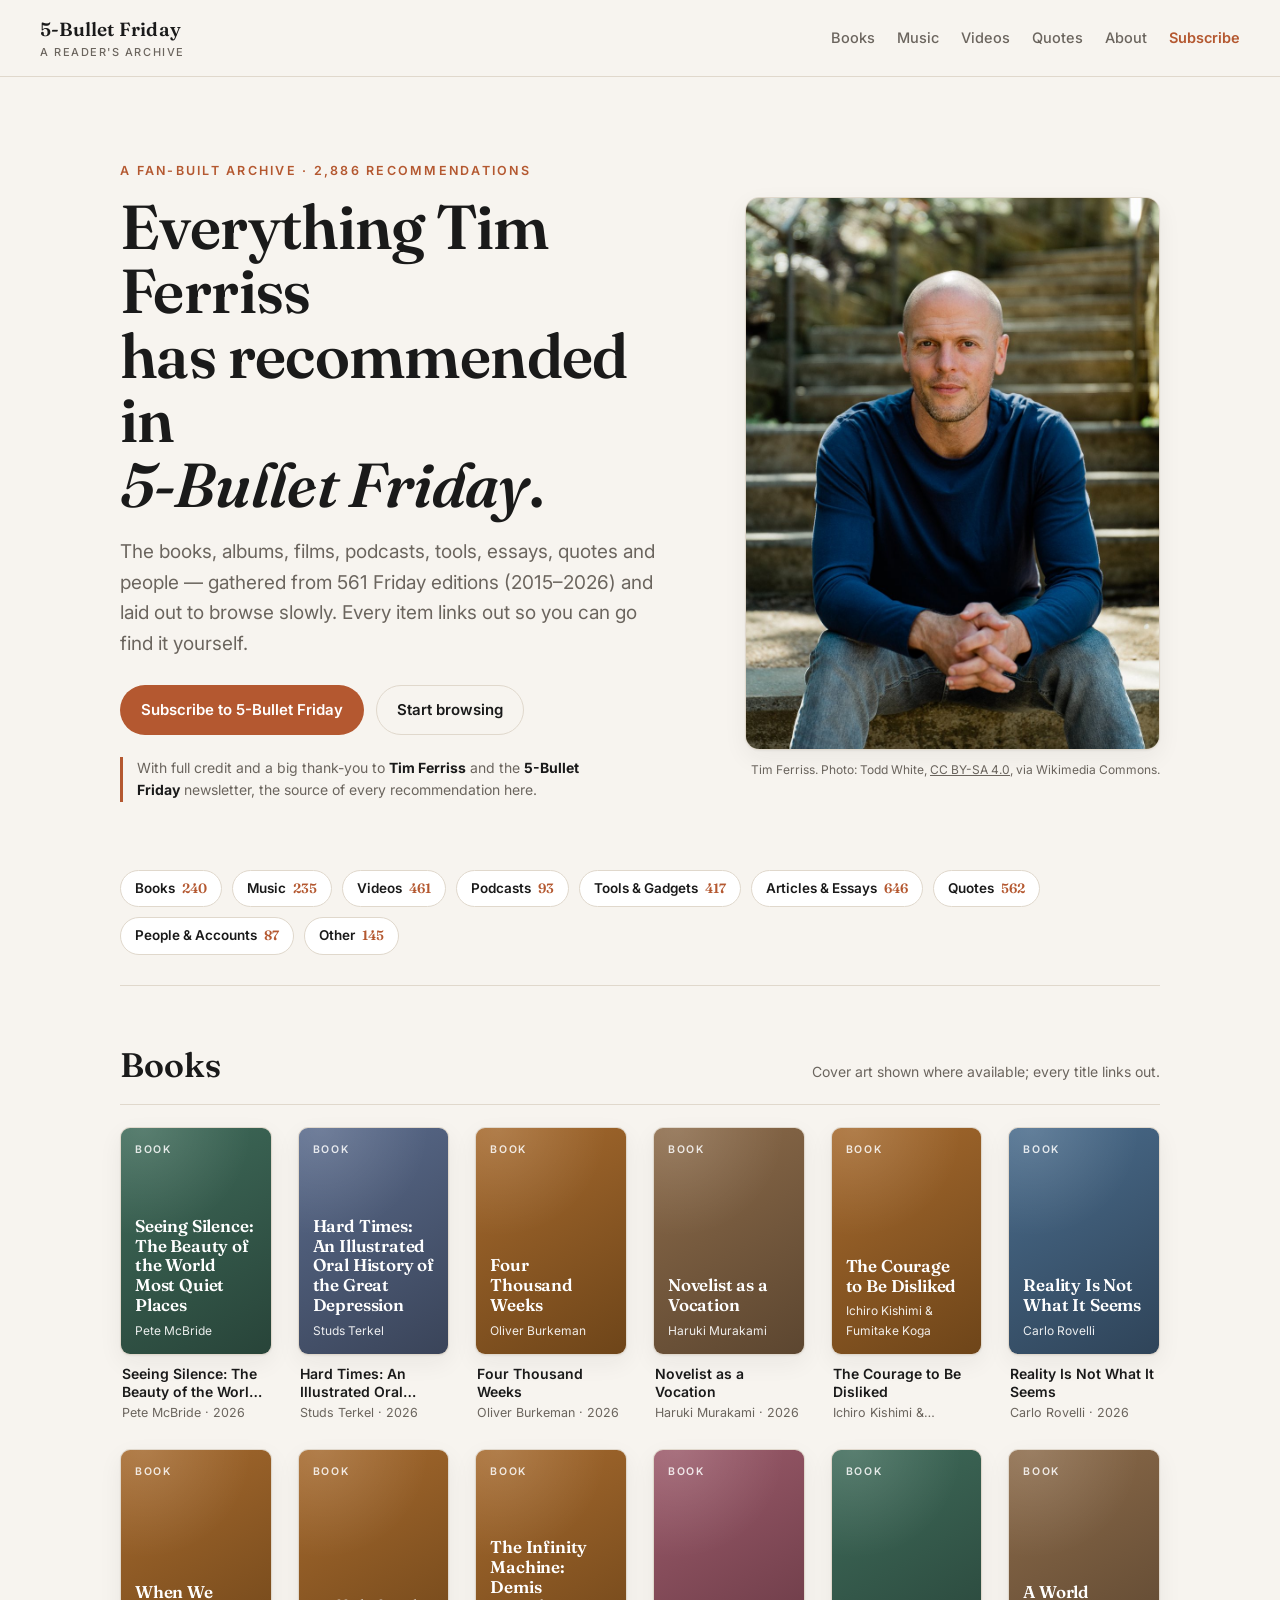
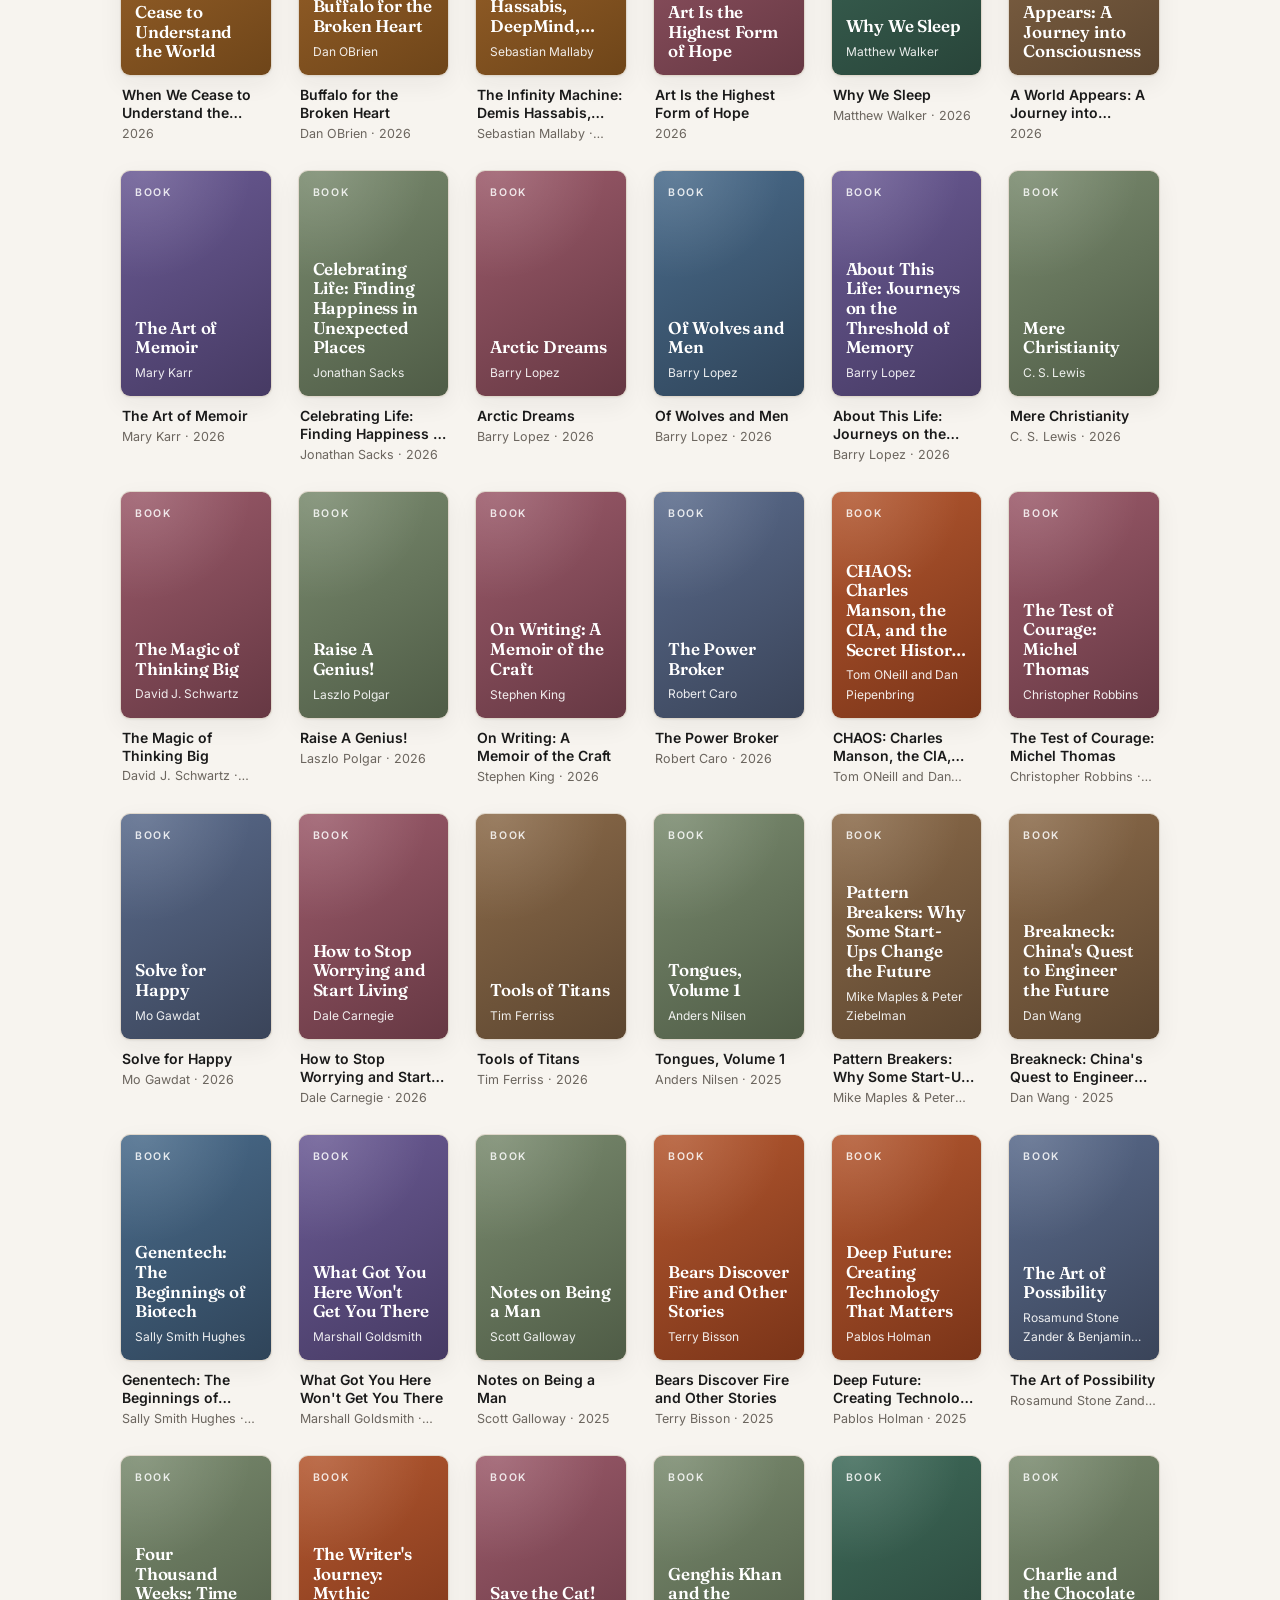
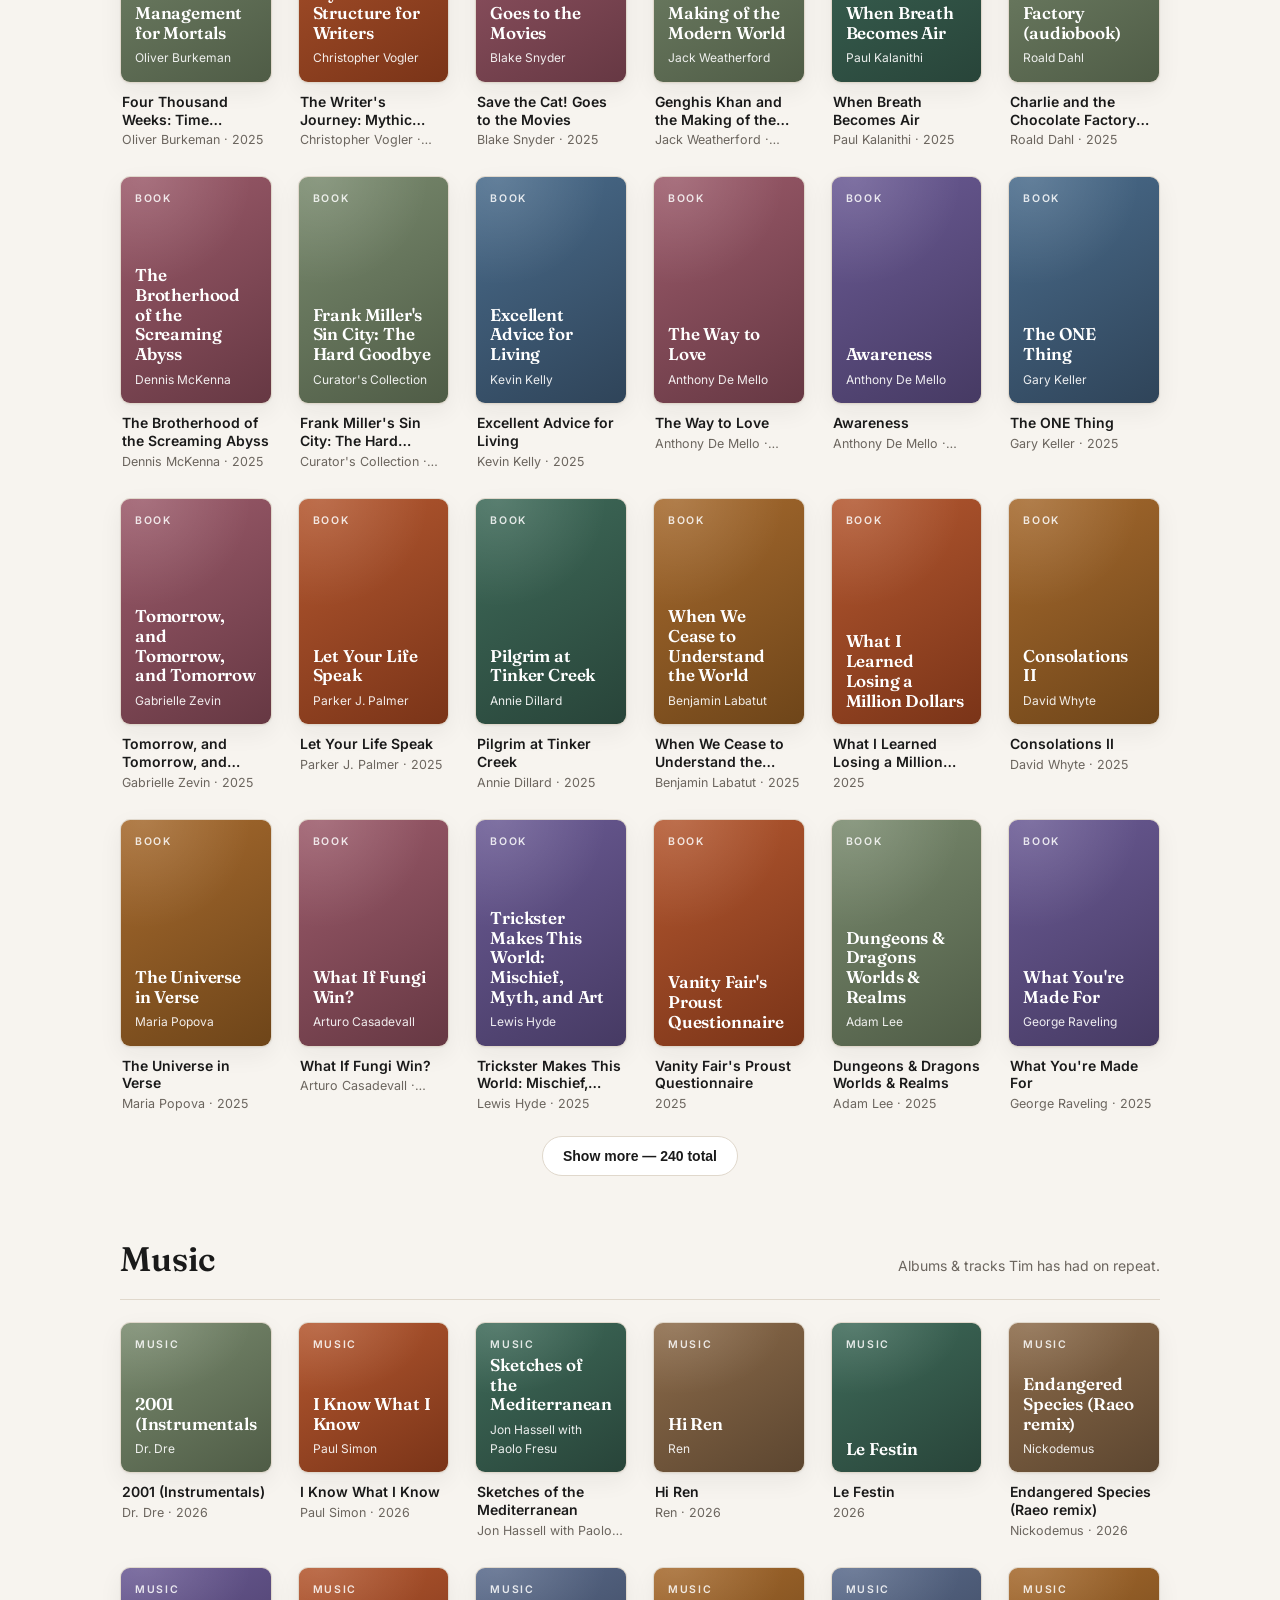
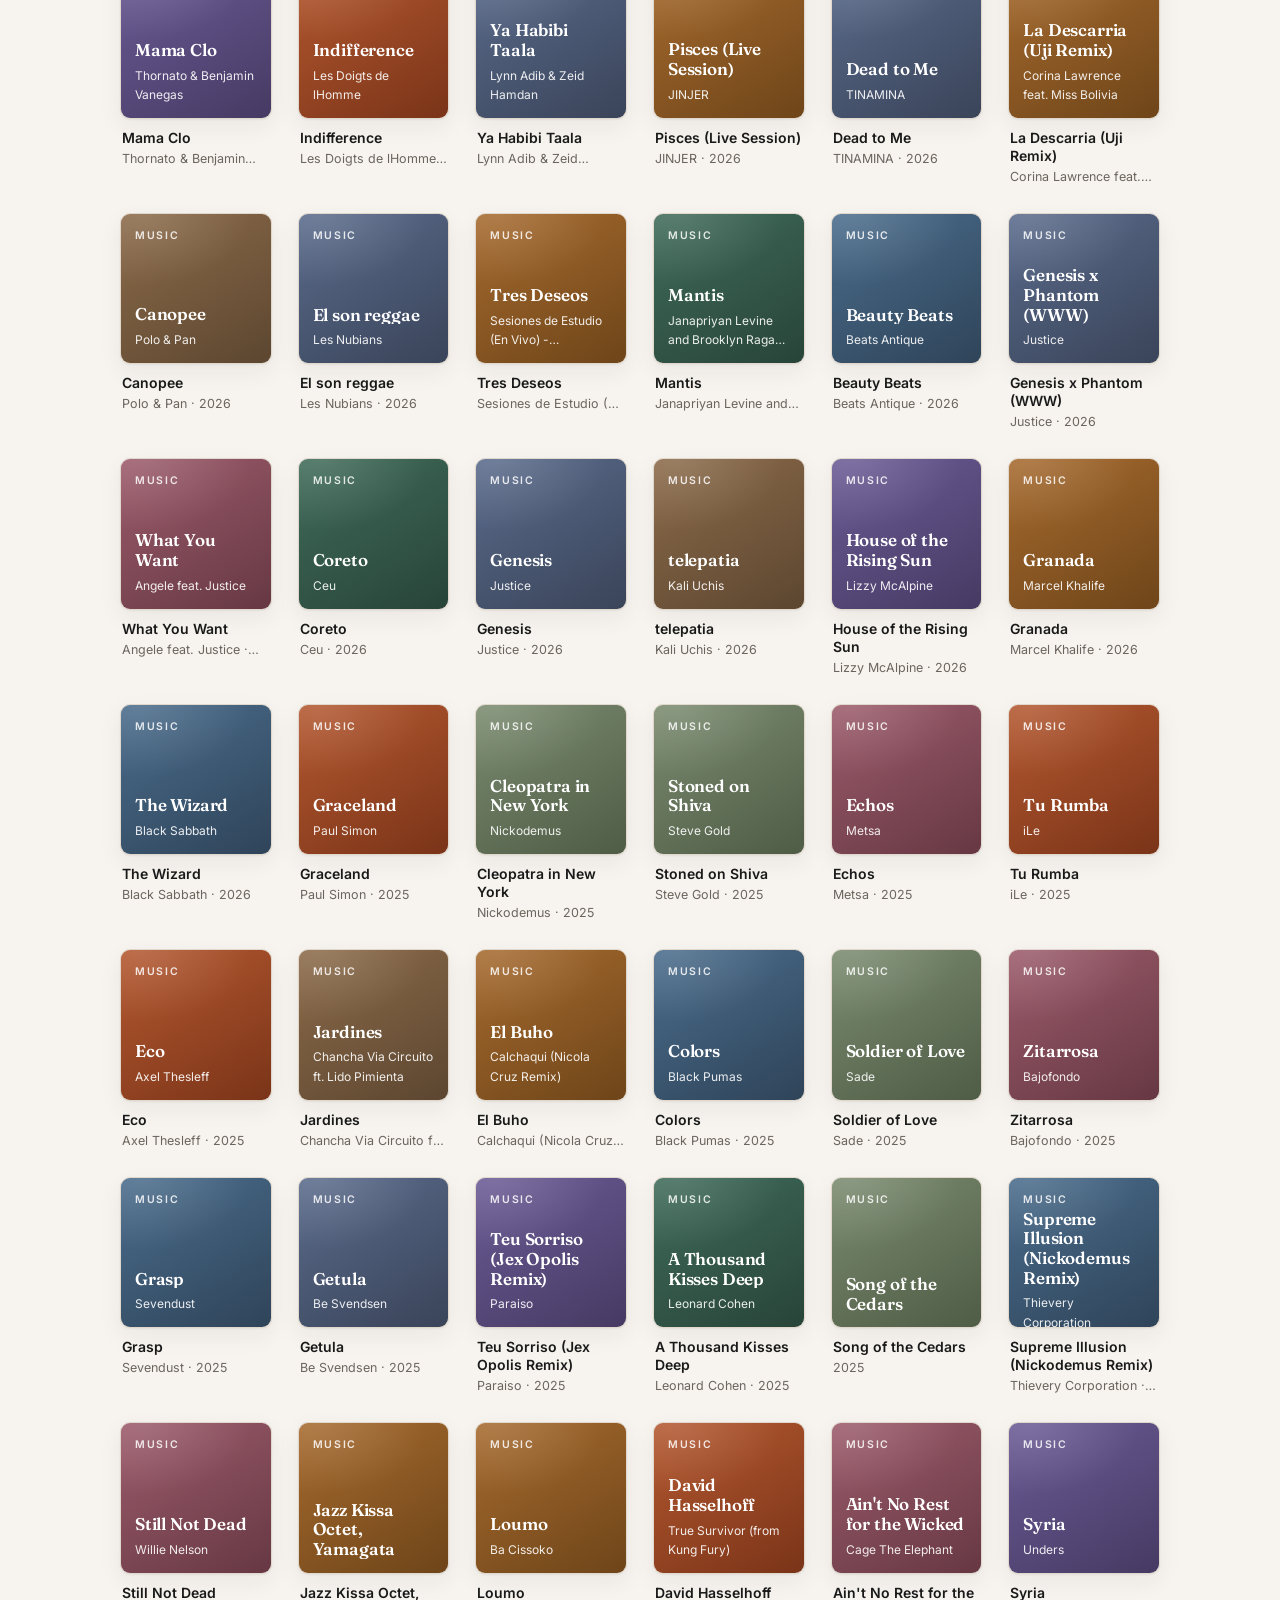
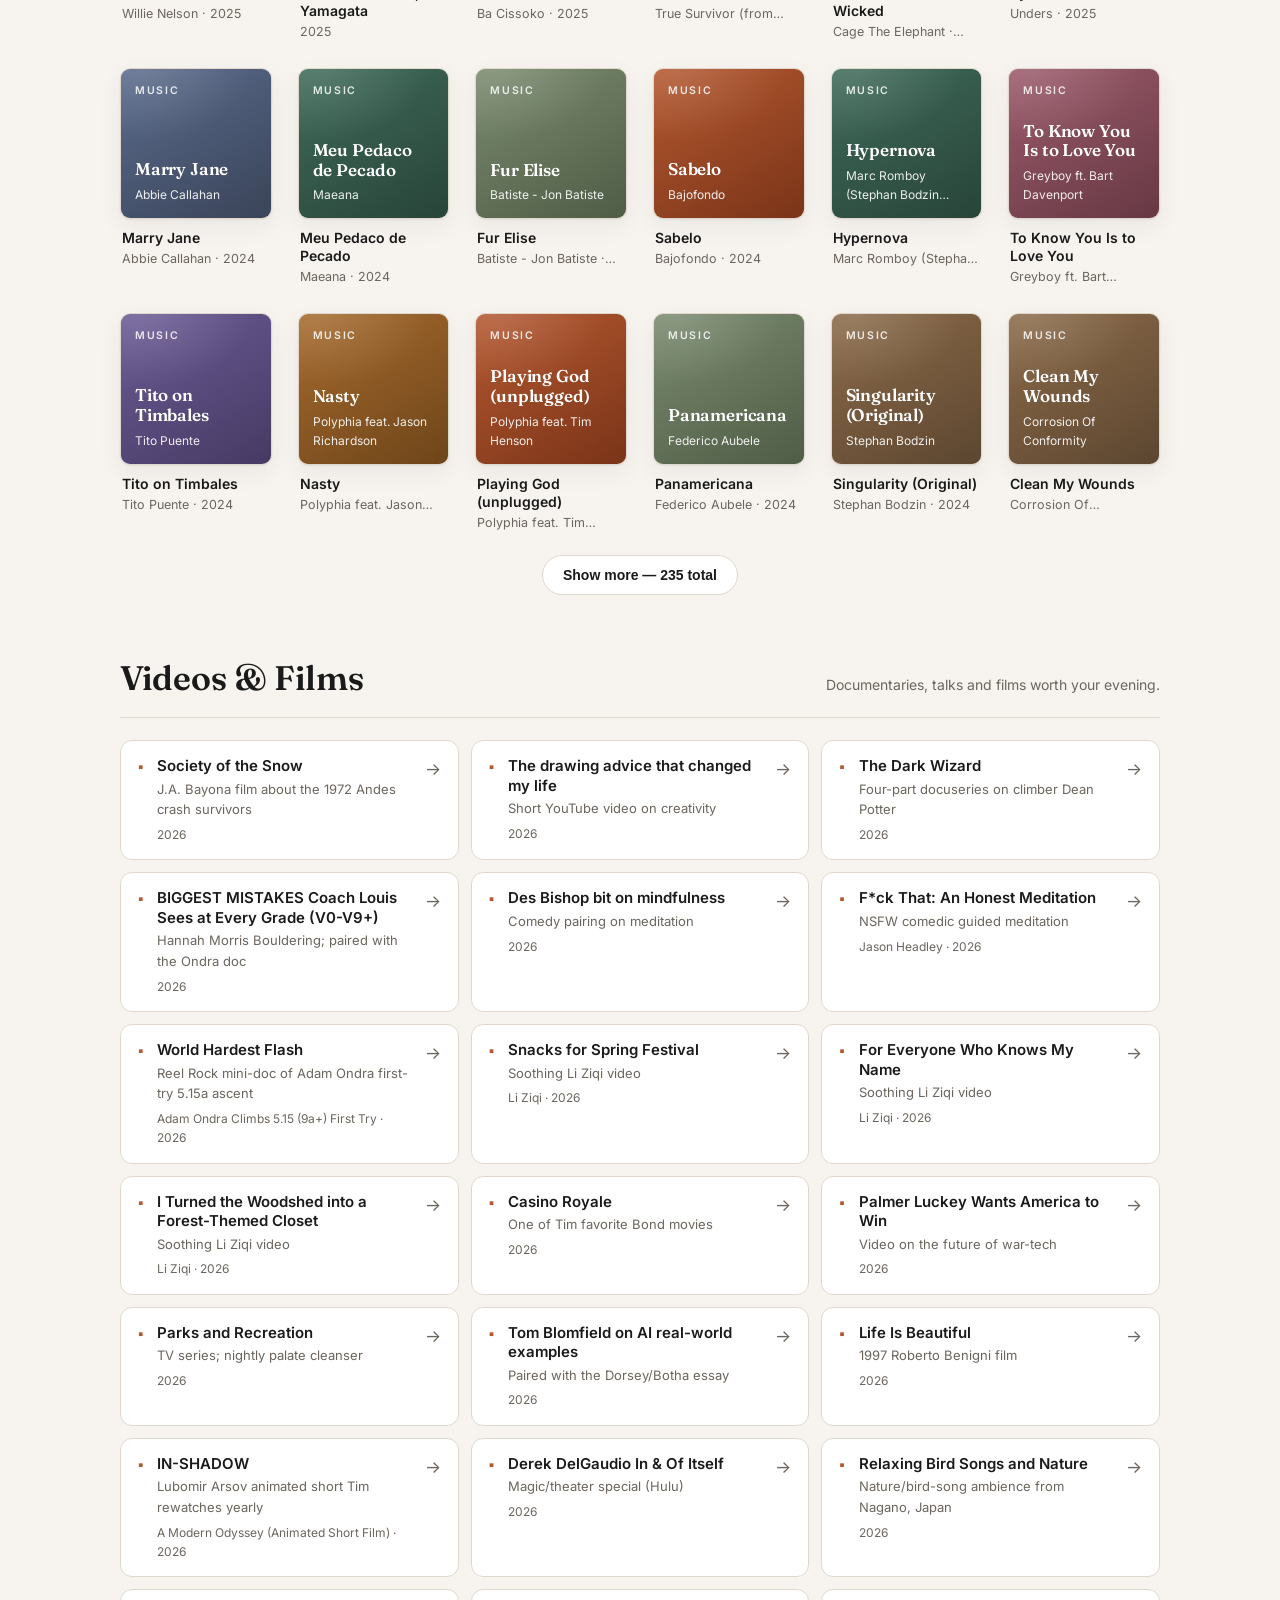
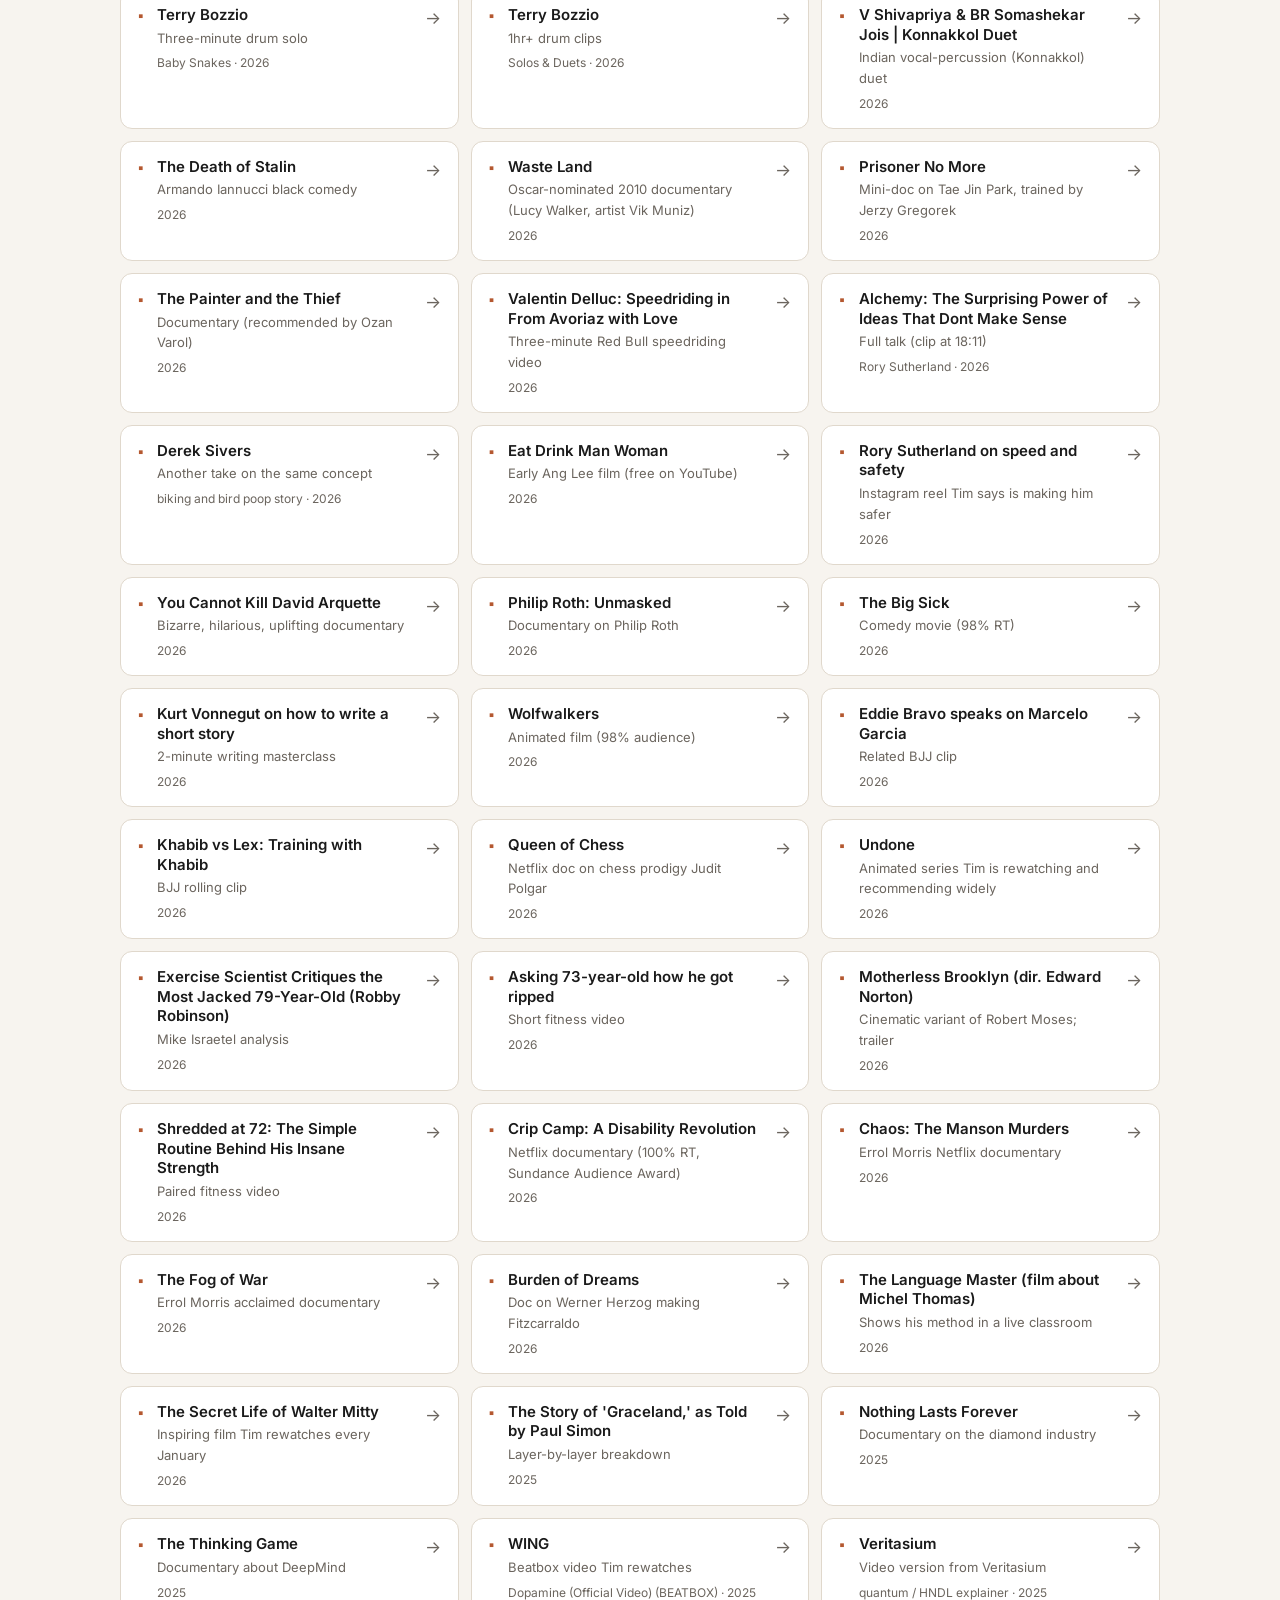
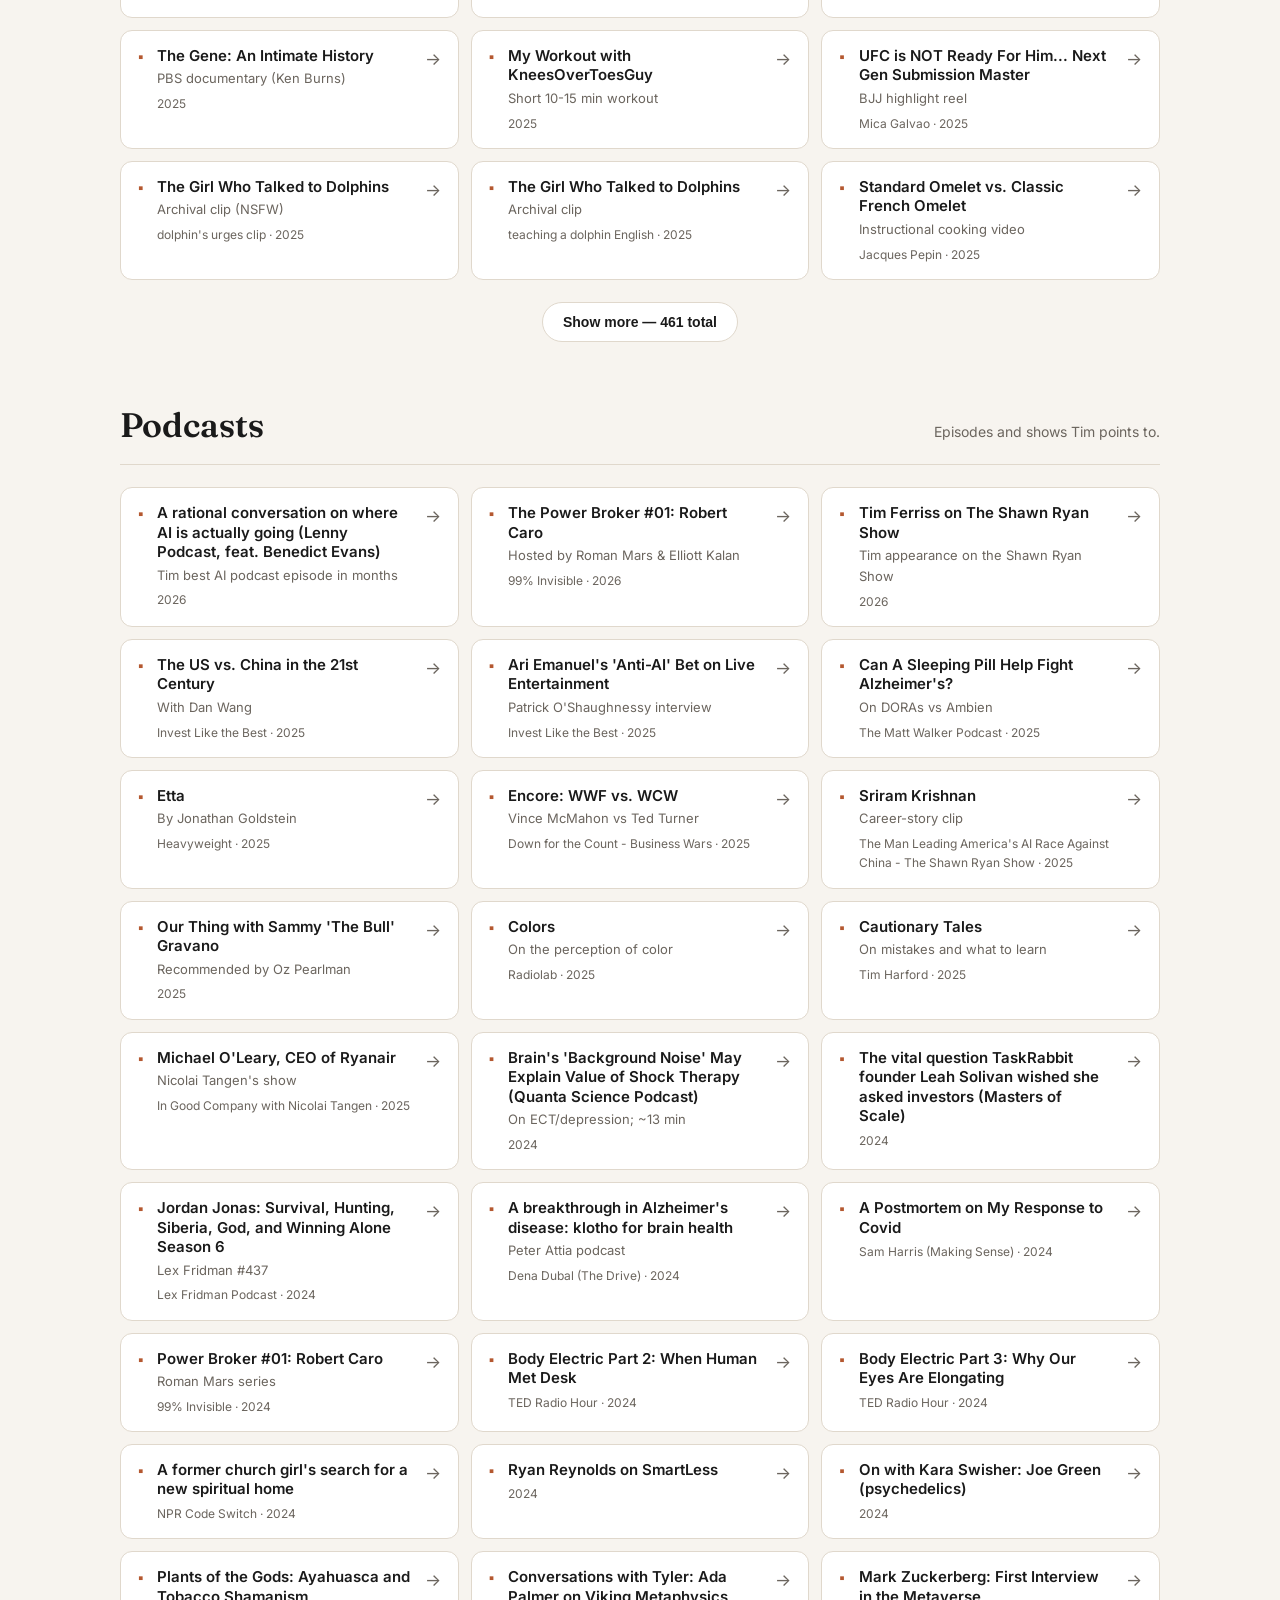
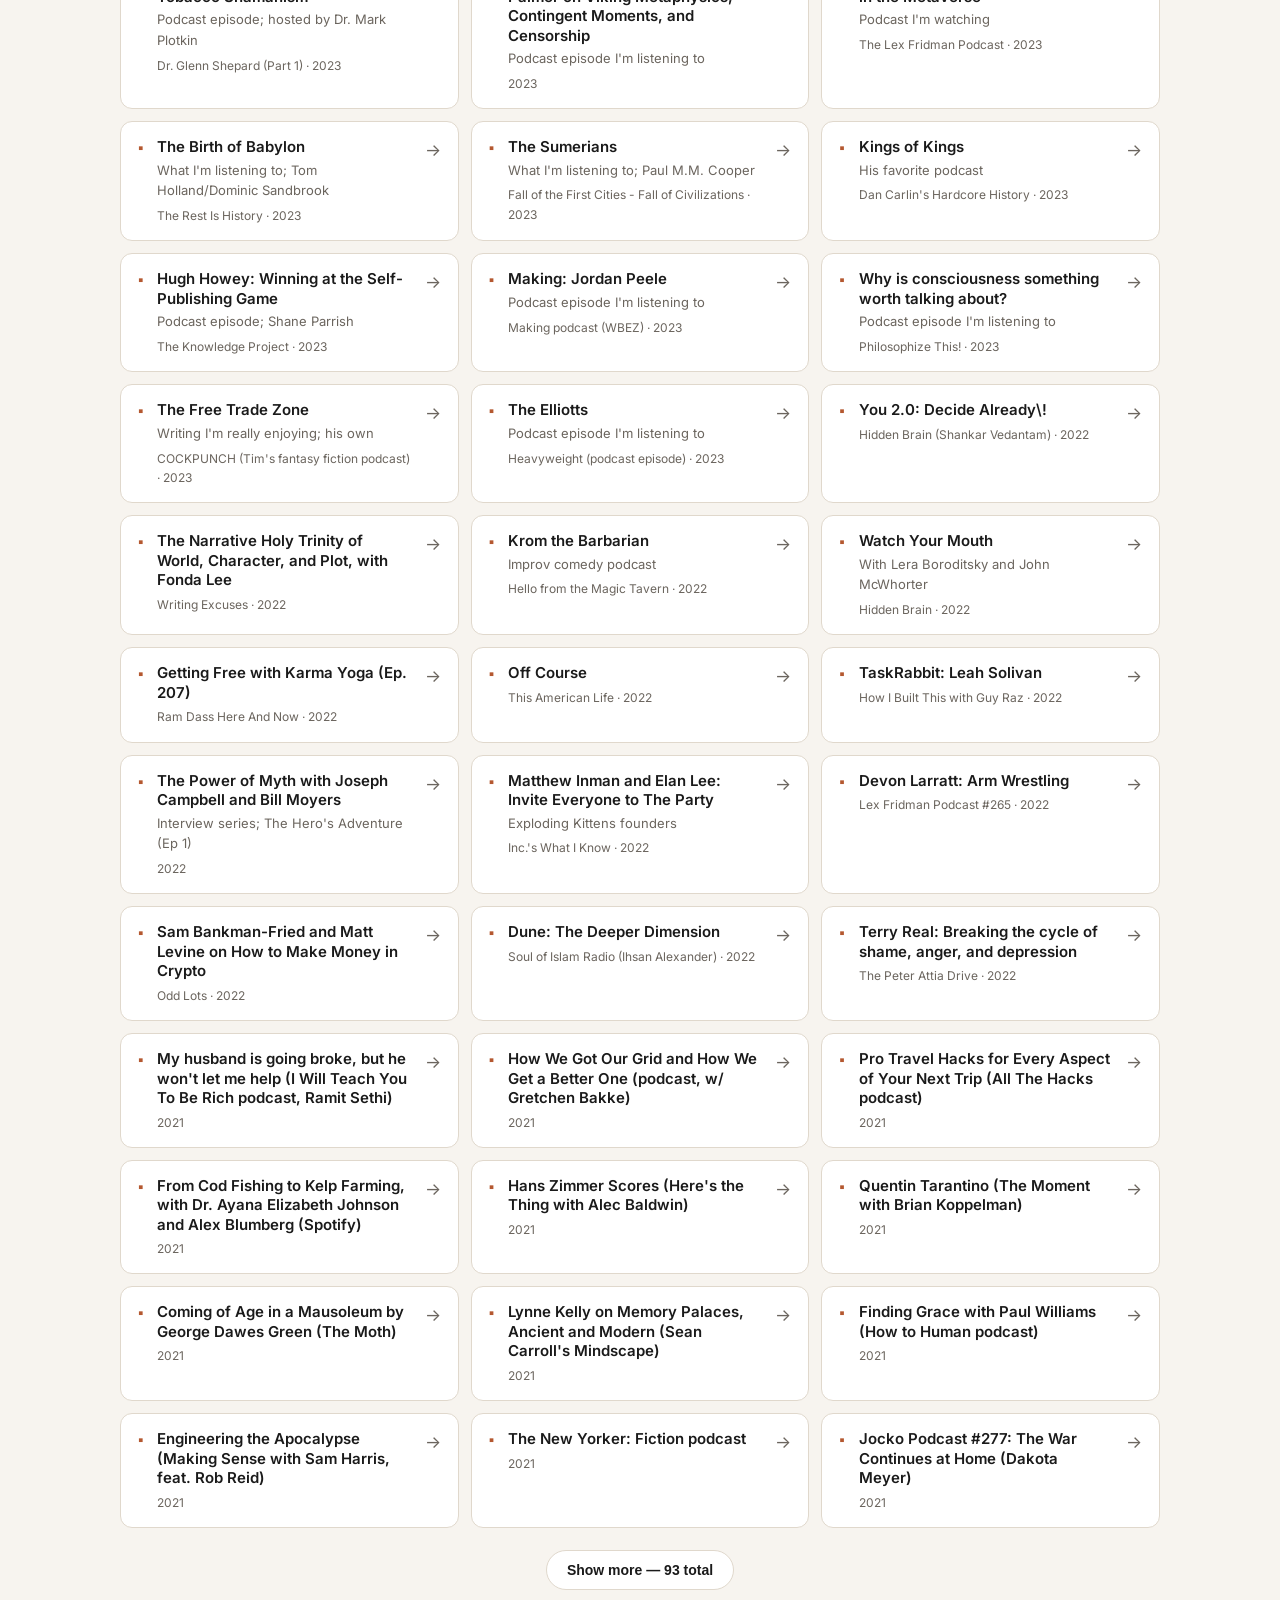
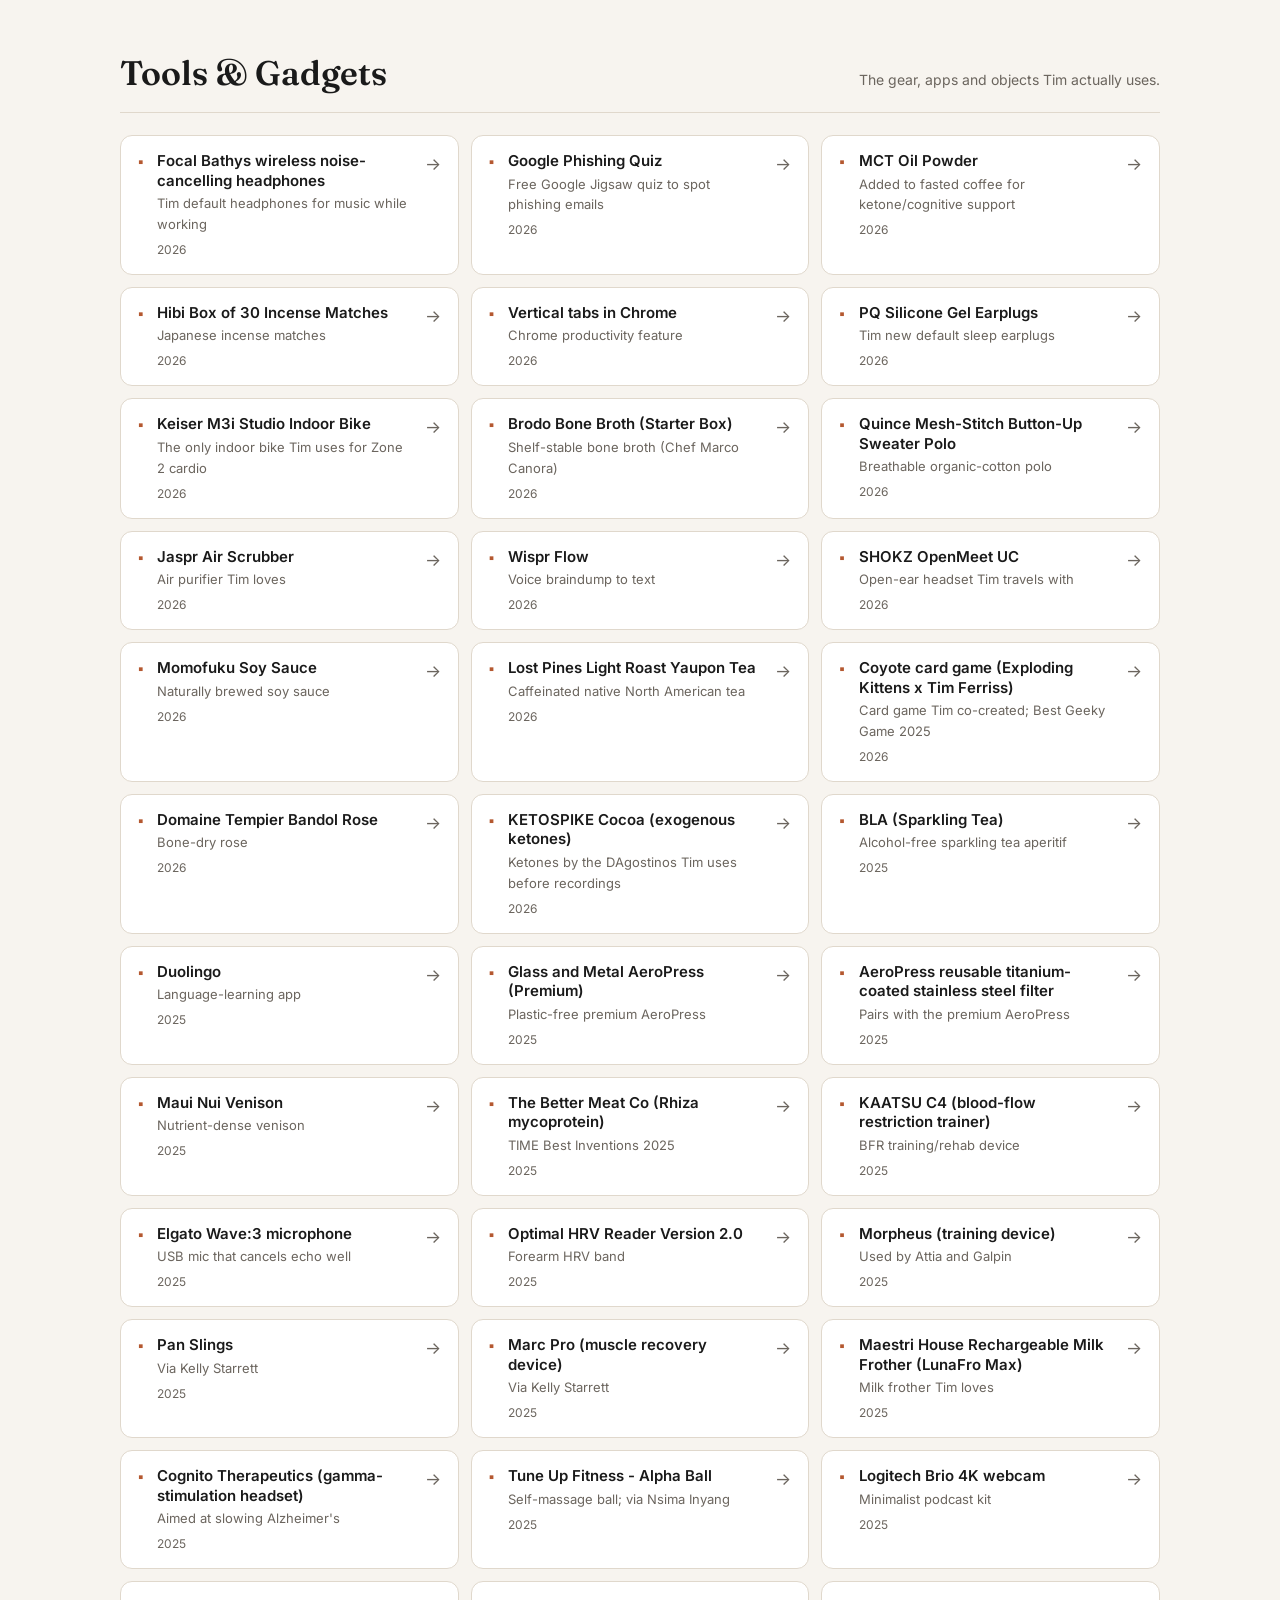
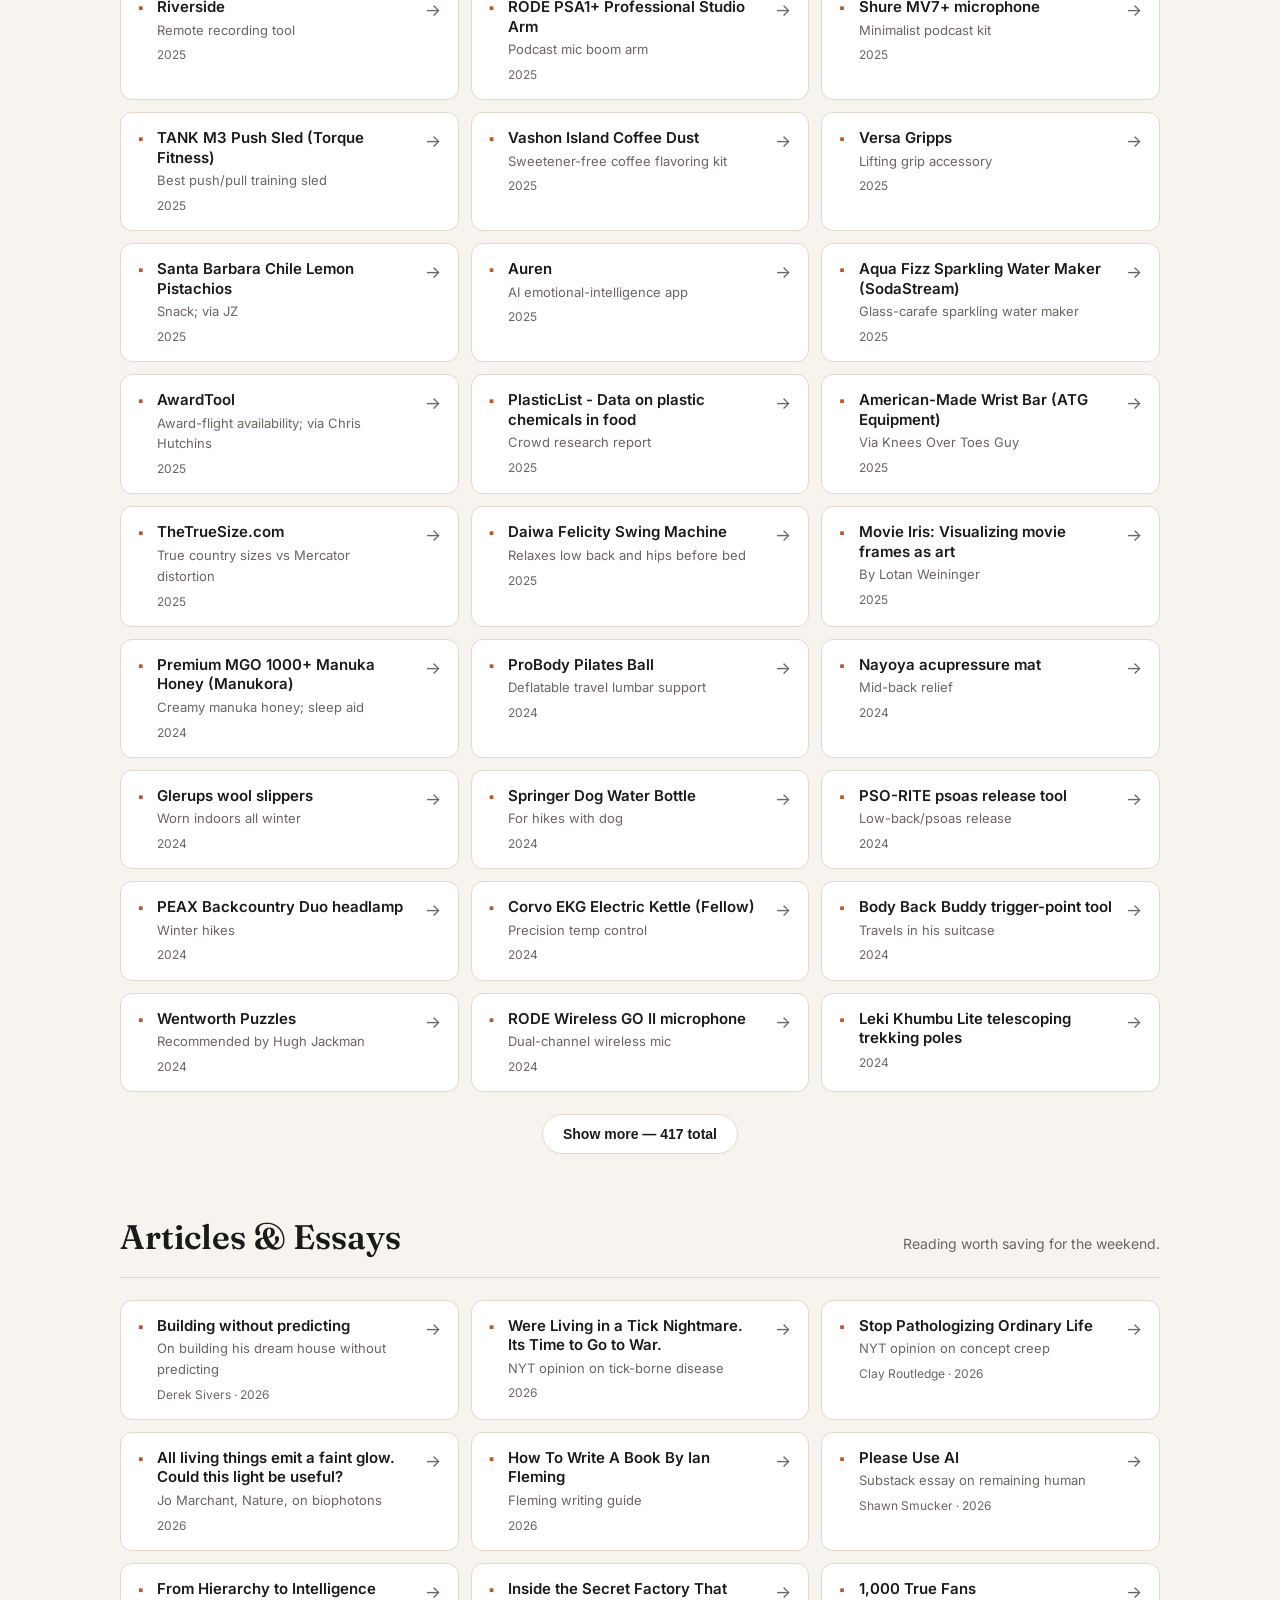
==== index.html @ 11742511 "Add 5-Bullet Friday archive site: 2,324 real resource links, covers, privacy-build (privacy.html, ro" ====
<!DOCTYPE html>
<html lang="en">
<head>
<meta charset="utf-8" />
<meta name="viewport" content="width=device-width, initial-scale=1" />
<title>5-Bullet Friday — A Reader's Archive</title>
<meta name="description" content="A browsable archive of everything Tim Ferriss has recommended in his 5-Bullet Friday newsletter — 2,886 books, albums, films, podcasts, tools, essays, quotes and people. A fan project, with full credit and thanks to Tim Ferriss." />
<meta name="robots" content="index,follow" />
<meta property="og:type" content="website" />
<meta property="og:title" content="5-Bullet Friday — A Reader's Archive" />
<meta property="og:description" content="2,886 recommendations from Tim Ferriss's 5-Bullet Friday, gathered by category and laid out to browse. A fan project, with full credit and thanks." />
<meta property="og:image" content="assets/social-card.jpg" />
<meta name="twitter:card" content="summary_large_image" />
<link rel="preconnect" href="https://fonts.googleapis.com" />
<link rel="preconnect" href="https://fonts.gstatic.com" crossorigin />
<link href="https://fonts.googleapis.com/css2?family=Fraunces:opsz,wght@9..144,400;9..144,500;9..144,600;9..144,700&family=Inter:wght@400;500;600&display=swap" rel="stylesheet" />
<link rel="stylesheet" href="styles.css" />
</head>
<body>
<header class="site-head">
  <a class="brand" href="#top">5&#8209;Bullet&nbsp;Friday <span class="brand-sub">A Reader's Archive</span></a>
  <nav class="nav">
    <a href="#books">Books</a>
    <a href="#music">Music</a>
    <a href="#videos">Videos</a>
    <a href="#quotes">Quotes</a>
    <a href="#about">About</a>
    <a class="subscribe-link" href="https://tim.blog/friday" target="_blank" rel="noopener">Subscribe</a>
  </nav>
</header>

<main id="top">
  <section class="hero">
    <div class="hero-copy">
      <p class="eyebrow">A fan-built archive &middot; 2,886 recommendations</p>
      <h1>Everything Tim Ferriss<br />has recommended in<br /><em>5-Bullet Friday</em>.</h1>
      <p class="lede">The books, albums, films, podcasts, tools, essays, quotes and people &mdash; gathered from 561 Friday editions (2015&ndash;2026) and laid out to browse slowly. Every item links out so you can go find it yourself.</p>
      <div class="hero-actions">
        <a class="btn btn-primary" href="https://tim.blog/friday" target="_blank" rel="noopener">Subscribe to 5-Bullet Friday</a>
        <a class="btn btn-ghost" href="#books">Start browsing</a>
      </div>
      <p class="thanks">With full credit and a big thank-you to <strong>Tim Ferriss</strong> and the <strong>5-Bullet Friday</strong> newsletter, the source of every recommendation here.</p>
    </div>
    <figure class="hero-portrait">
      <div class="portrait-frame">
        <img src="assets/tim-ferriss.jpg" alt="Portrait of Tim Ferriss" width="934" height="1400" />
      </div>
      <figcaption>Tim Ferriss. Photo: Todd White, <a href="https://creativecommons.org/licenses/by-sa/4.0" target="_blank" rel="noopener">CC BY-SA 4.0</a>, via Wikimedia Commons.</figcaption>
    </figure>
  </section>

  <nav class="jump" aria-label="Section counts"></nav>

  <section id="books" class="collection" data-type="book">
    <div class="section-head"><h2>Books</h2><p class="section-note">Cover art shown where available; every title links out.</p></div>
    <div class="grid grid-covers" data-grid></div>
  </section>

  <section id="music" class="collection" data-type="music">
    <div class="section-head"><h2>Music</h2><p class="section-note">Albums &amp; tracks Tim has had on repeat.</p></div>
    <div class="grid grid-covers" data-grid></div>
  </section>

  <section id="videos" class="collection" data-type="video">
    <div class="section-head"><h2>Videos &amp; Films</h2><p class="section-note">Documentaries, talks and films worth your evening.</p></div>
    <div class="grid grid-list" data-grid></div>
  </section>

  <section id="podcasts" class="collection" data-type="podcast">
    <div class="section-head"><h2>Podcasts</h2><p class="section-note">Episodes and shows Tim points to.</p></div>
    <div class="grid grid-list" data-grid></div>
  </section>

  <section id="tools" class="collection" data-type="tool">
    <div class="section-head"><h2>Tools &amp; Gadgets</h2><p class="section-note">The gear, apps and objects Tim actually uses.</p></div>
    <div class="grid grid-list" data-grid></div>
  </section>

  <section id="essays" class="collection" data-type="essay">
    <div class="section-head"><h2>Articles &amp; Essays</h2><p class="section-note">Reading worth saving for the weekend.</p></div>
    <div class="grid grid-list" data-grid></div>
  </section>

  <section id="quotes" class="collection collection-quotes" data-type="quote">
    <div class="section-head"><h2>Quotes</h2><p class="section-note">Lines Tim has carried into his Friday note.</p></div>
    <div class="grid grid-quotes" data-grid></div>
  </section>

  <section id="people" class="collection" data-type="people">
    <div class="section-head"><h2>People &amp; Accounts</h2><p class="section-note">People and accounts worth following.</p></div>
    <div class="grid grid-list" data-grid></div>
  </section>

  <section id="other" class="collection" data-type="other">
    <div class="section-head"><h2>Other</h2><p class="section-note">Ideas, terms and everything else worth a look.</p></div>
    <div class="grid grid-list" data-grid></div>
  </section>

  <section id="about" class="about">
    <h2>About this page</h2>
    <p>This is a personal, non-commercial fan project &mdash; a way to browse the wonderful things <strong>Tim Ferriss</strong> shares each week in his <a href="https://tim.blog/friday" target="_blank" rel="noopener"><strong>5-Bullet Friday</strong></a> newsletter. Everything here was gathered from 561 editions between July 2015 and August 2026. All recommendations, and all the credit, belong to Tim and 5-Bullet Friday. If you enjoy what you find here, the best thing you can do is <a href="https://tim.blog/friday" target="_blank" rel="noopener">subscribe to the newsletter</a> and get it straight from the source.</p>
    <p>Nothing is collected from you on this page: there are no accounts, no tracking and no email sign-up here &mdash; the Subscribe buttons simply send you to Tim's official page.</p>
    <div class="disclaimer">
      <h3>A note on accuracy</h3>
      <p>This archive was assembled with the help of AI, working from the newsletter's back-catalogue. That means it may contain mistakes &mdash; a wrong title, a mismatched cover, a misattributed author or the occasional broken link. Any such errors are entirely mine and are <strong>not</strong> the responsibility of Tim Ferriss or the 5-Bullet Friday newsletter. If you spot something off, please treat the official newsletter as the source of truth.</p>
    </div>
  </section>
</main>

<footer class="site-foot">
  <div class="foot-inner">
    <p class="foot-credit">Built by <a href="https://x.com/manojmandy" target="_blank" rel="noopener">Manoj</a> &mdash; a huge fan of Tim Ferriss.</p>
    <p class="foot-sub">A non-commercial fan project. All recommendations &amp; credit belong to <a href="https://tim.blog/friday" target="_blank" rel="noopener">Tim Ferriss &amp; 5-Bullet Friday</a>. AI-assisted &mdash; any errors are mine, not the newsletter's.</p>
    <a class="btn btn-primary btn-sm" href="https://tim.blog/friday" target="_blank" rel="noopener">Subscribe to 5-Bullet Friday</a>
  </div>
</footer>

<script src="app.js"></script>
</body>
</html>
---- styles.css ----
:root{
  --paper:#F7F4EF; --paper-2:#EFE9E0; --ink:#1A1A1A; --muted:#6B655E;
  --line:#E0D8CC; --accent:#B45830; --accent-2:#D4802E; --sage:#7A8B6F;
  --card:#FFFFFF; --shadow:0 1px 2px rgba(26,26,26,.05),0 8px 24px rgba(26,26,26,.06);
  --radius:14px; --maxw:1120px;
}
*{box-sizing:border-box}
html{scroll-behavior:smooth}
body{
  margin:0;background:var(--paper);color:var(--ink);
  font-family:'Inter',system-ui,-apple-system,Segoe UI,Roboto,sans-serif;
  font-size:17px;line-height:1.6;-webkit-font-smoothing:antialiased;
}
a{color:inherit}
img{display:block;max-width:100%}
em{font-style:italic}

/* ---------- header ---------- */
.site-head{
  position:sticky;top:0;z-index:20;display:flex;align-items:center;justify-content:space-between;
  gap:16px;padding:14px clamp(16px,4vw,40px);background:rgba(247,244,239,.86);
  backdrop-filter:blur(10px);border-bottom:1px solid var(--line);
}
.brand{font-family:'Fraunces',serif;font-weight:600;font-size:19px;text-decoration:none;letter-spacing:.2px}
.brand-sub{display:block;font-family:'Inter';font-weight:500;font-size:11px;letter-spacing:.14em;text-transform:uppercase;color:var(--muted)}
.nav{display:flex;align-items:center;gap:clamp(10px,2vw,22px)}
.nav a{text-decoration:none;font-size:14.5px;font-weight:500;color:var(--muted);transition:color .18s}
.nav a:hover{color:var(--ink)}
.nav .subscribe-link{color:var(--accent);font-weight:600}
@media(max-width:680px){.nav a:not(.subscribe-link){display:none}}

/* ---------- hero ---------- */
main{max-width:var(--maxw);margin:0 auto;padding:0 clamp(16px,4vw,40px)}
.hero{display:grid;grid-template-columns:1.15fr .85fr;gap:clamp(24px,5vw,64px);align-items:center;padding:clamp(40px,7vw,84px) 0 clamp(28px,4vw,48px)}
.eyebrow{font-size:12.5px;letter-spacing:.18em;text-transform:uppercase;color:var(--accent);font-weight:600;margin:0 0 14px}
.hero h1{font-family:'Fraunces',serif;font-weight:600;font-size:clamp(34px,5.4vw,62px);line-height:1.04;letter-spacing:-.01em;margin:0 0 20px}
.lede{font-size:clamp(16px,1.7vw,19px);color:var(--muted);max-width:46ch;margin:0 0 26px}
.hero-actions{display:flex;flex-wrap:wrap;gap:12px;margin-bottom:22px}
.thanks{font-size:14px;color:var(--muted);max-width:52ch;border-left:3px solid var(--accent);padding-left:14px}
.thanks strong{color:var(--ink)}

.btn{display:inline-flex;align-items:center;justify-content:center;gap:8px;padding:12px 20px;border-radius:999px;font-weight:600;font-size:15px;text-decoration:none;border:1.5px solid transparent;transition:transform .12s ease,background .18s,color .18s}
.btn:hover{transform:translateY(-1px)}
.btn-primary{background:var(--accent);color:#fff}
.btn-primary:hover{background:#9c4826}
.btn-ghost{background:transparent;color:var(--ink);border-color:var(--line)}
.btn-ghost:hover{border-color:var(--ink)}
.btn-sm{padding:10px 16px;font-size:14px}

.hero-portrait{margin:0}
.portrait-frame{position:relative;aspect-ratio:3/4;border-radius:var(--radius);overflow:hidden;background:var(--paper-2);box-shadow:var(--shadow);border:1px solid var(--line)}
.portrait-frame img{width:100%;height:100%;object-fit:cover;object-position:50% 22%}
.hero-portrait figcaption{margin-top:10px;font-size:12px;color:var(--muted);text-align:right}
.hero-portrait figcaption a{color:var(--muted)}
@media(max-width:760px){
  .hero{grid-template-columns:1fr;padding-top:32px}
  .hero-portrait{order:-1;max-width:300px}
  .hero-portrait figcaption{text-align:left}
}

/* ---------- jump counts ---------- */
.jump{display:flex;flex-wrap:wrap;gap:10px;padding:6px 0 30px;border-bottom:1px solid var(--line);margin-bottom:8px}
.jump a{display:inline-flex;align-items:baseline;gap:7px;text-decoration:none;padding:7px 14px;border:1px solid var(--line);border-radius:999px;background:var(--card);font-size:13.5px;font-weight:600;color:var(--ink);transition:border-color .18s}
.jump a:hover{border-color:var(--accent)}
.jump a .n{font-family:'Fraunces',serif;color:var(--accent)}

/* ---------- sections ---------- */
.collection{padding:44px 0 12px;scroll-margin-top:78px}
.section-head{display:flex;align-items:baseline;justify-content:space-between;gap:16px;flex-wrap:wrap;margin-bottom:22px;padding-bottom:12px;border-bottom:1px solid var(--line)}
.section-head h2{font-family:'Fraunces',serif;font-weight:600;font-size:clamp(24px,3vw,34px);margin:0}
.section-note{color:var(--muted);font-size:14px;margin:0}

/* ---------- covers grid (books, music) ---------- */
.grid-covers{display:grid;grid-template-columns:repeat(auto-fill,minmax(150px,1fr));gap:clamp(16px,2.2vw,26px)}
.card{display:flex;flex-direction:column;text-decoration:none;color:inherit;group:card}
.cover{position:relative;aspect-ratio:2/3;border-radius:10px;overflow:hidden;background:var(--paper-2);box-shadow:var(--shadow);border:1px solid var(--line);transition:transform .16s ease,box-shadow .16s}
.card:hover .cover{transform:translateY(-3px);box-shadow:0 10px 30px rgba(26,26,26,.14)}
.card[data-media="music"] .cover{aspect-ratio:1/1}
.cover img{width:100%;height:100%;object-fit:cover}
/* typographic fallback */
.cover-fallback{position:absolute;inset:0;display:flex;flex-direction:column;justify-content:space-between;padding:14px;color:#fff;text-align:left}
.cover-fallback .fb-kind{font-size:10.5px;letter-spacing:.16em;text-transform:uppercase;font-weight:600;opacity:.85}
.cover-fallback .fb-title{font-family:'Fraunces',serif;font-weight:600;font-size:17px;line-height:1.16;letter-spacing:-.01em;display:-webkit-box;-webkit-line-clamp:5;-webkit-box-orient:vertical;overflow:hidden}
.cover-fallback .fb-author{font-size:12px;opacity:.9;margin-top:6px;display:-webkit-box;-webkit-line-clamp:2;-webkit-box-orient:vertical;overflow:hidden}
.cover-fallback::after{content:"";position:absolute;inset:0;background:radial-gradient(120% 80% at 15% 0%,rgba(255,255,255,.14),transparent 60%);pointer-events:none}
.card-meta{padding:10px 2px 0}
.card-title{font-weight:600;font-size:14px;line-height:1.28;display:-webkit-box;-webkit-line-clamp:2;-webkit-box-orient:vertical;overflow:hidden}
.card-author{color:var(--muted);font-size:12.5px;margin-top:2px;display:-webkit-box;-webkit-line-clamp:1;-webkit-box-orient:vertical;overflow:hidden}

/* ---------- list grid (videos, essays) ---------- */
.grid-list{display:grid;grid-template-columns:repeat(auto-fill,minmax(320px,1fr));gap:12px}
.row{display:flex;gap:14px;align-items:flex-start;text-decoration:none;color:inherit;background:var(--card);border:1px solid var(--line);border-radius:12px;padding:15px 17px;transition:border-color .16s,transform .16s}
.row:hover{border-color:var(--accent);transform:translateY(-2px)}
.row .r-mark{font-family:'Fraunces',serif;color:var(--accent);font-size:15px;line-height:1.4;flex:0 0 auto}
.row .r-body{min-width:0}
.row .r-title{font-weight:600;font-size:15px;line-height:1.3}
.row .r-note{color:var(--muted);font-size:13px;margin-top:3px;display:-webkit-box;-webkit-line-clamp:2;-webkit-box-orient:vertical;overflow:hidden}
.row .r-meta{color:var(--muted);font-size:12px;margin-top:5px}
.row .r-arrow{margin-left:auto;color:var(--muted);flex:0 0 auto;transition:transform .16s,color .16s}
.row:hover .r-arrow{color:var(--accent);transform:translateX(2px)}

.more{display:block;text-align:center;margin:22px auto 0;padding:11px 20px;border:1px solid var(--line);border-radius:999px;background:var(--card);font-weight:600;font-size:14px;color:var(--ink);cursor:pointer;width:max-content}
.more:hover{border-color:var(--accent)}

/* ---------- about + footer ---------- */
.about{max-width:760px;margin:60px auto 0;padding:36px 0 10px}
.about h2{font-family:'Fraunces',serif;font-weight:600;font-size:clamp(24px,3vw,32px);margin:0 0 16px}
.about p{color:#2a2723;margin:0 0 16px}
.about a{color:var(--accent);text-decoration:underline;text-underline-offset:2px}
.disclaimer{margin-top:24px;background:var(--paper-2);border:1px solid var(--line);border-radius:var(--radius);padding:20px 22px}
.disclaimer h3{font-family:'Fraunces',serif;font-weight:600;font-size:18px;margin:0 0 8px}
.disclaimer p{font-size:14.5px;color:#332f2a;margin:0}

.site-foot{margin-top:64px;border-top:1px solid var(--line);background:var(--paper-2)}
.foot-inner{max-width:var(--maxw);margin:0 auto;padding:40px clamp(16px,4vw,40px);display:flex;flex-direction:column;gap:12px;align-items:flex-start}
.foot-credit{font-family:'Fraunces',serif;font-size:20px;margin:0}
.foot-credit a{color:var(--accent);text-decoration:none}
.foot-credit a:hover{text-decoration:underline}
.foot-sub{color:var(--muted);font-size:13.5px;max-width:64ch;margin:0}
.foot-sub a{color:var(--muted)}
.site-foot .btn{margin-top:6px}

.loading{color:var(--muted);font-size:14px;padding:20px 0}

/* ---------- quotes ---------- */
.collection-quotes{scroll-margin-top:78px}
.grid-quotes{columns:3 300px;column-gap:22px}
@media(max-width:900px){.grid-quotes{columns:2 280px}}
@media(max-width:560px){.grid-quotes{columns:1}}
.quote{break-inside:avoid;margin:0 0 22px;background:var(--card);border:1px solid var(--line);border-left:3px solid var(--accent);border-radius:12px;padding:20px 22px;transition:border-color .16s ease,transform .16s ease}
.quote:hover{transform:translateY(-2px);border-left-color:var(--accent-2)}
.quote blockquote{margin:0;font-family:'Fraunces',serif;font-weight:500;font-size:17.5px;line-height:1.44;color:var(--ink)}
.quote figcaption{margin-top:13px;font-size:13px;color:var(--muted);font-weight:500}
.quote .q-year{opacity:.7;font-weight:400}
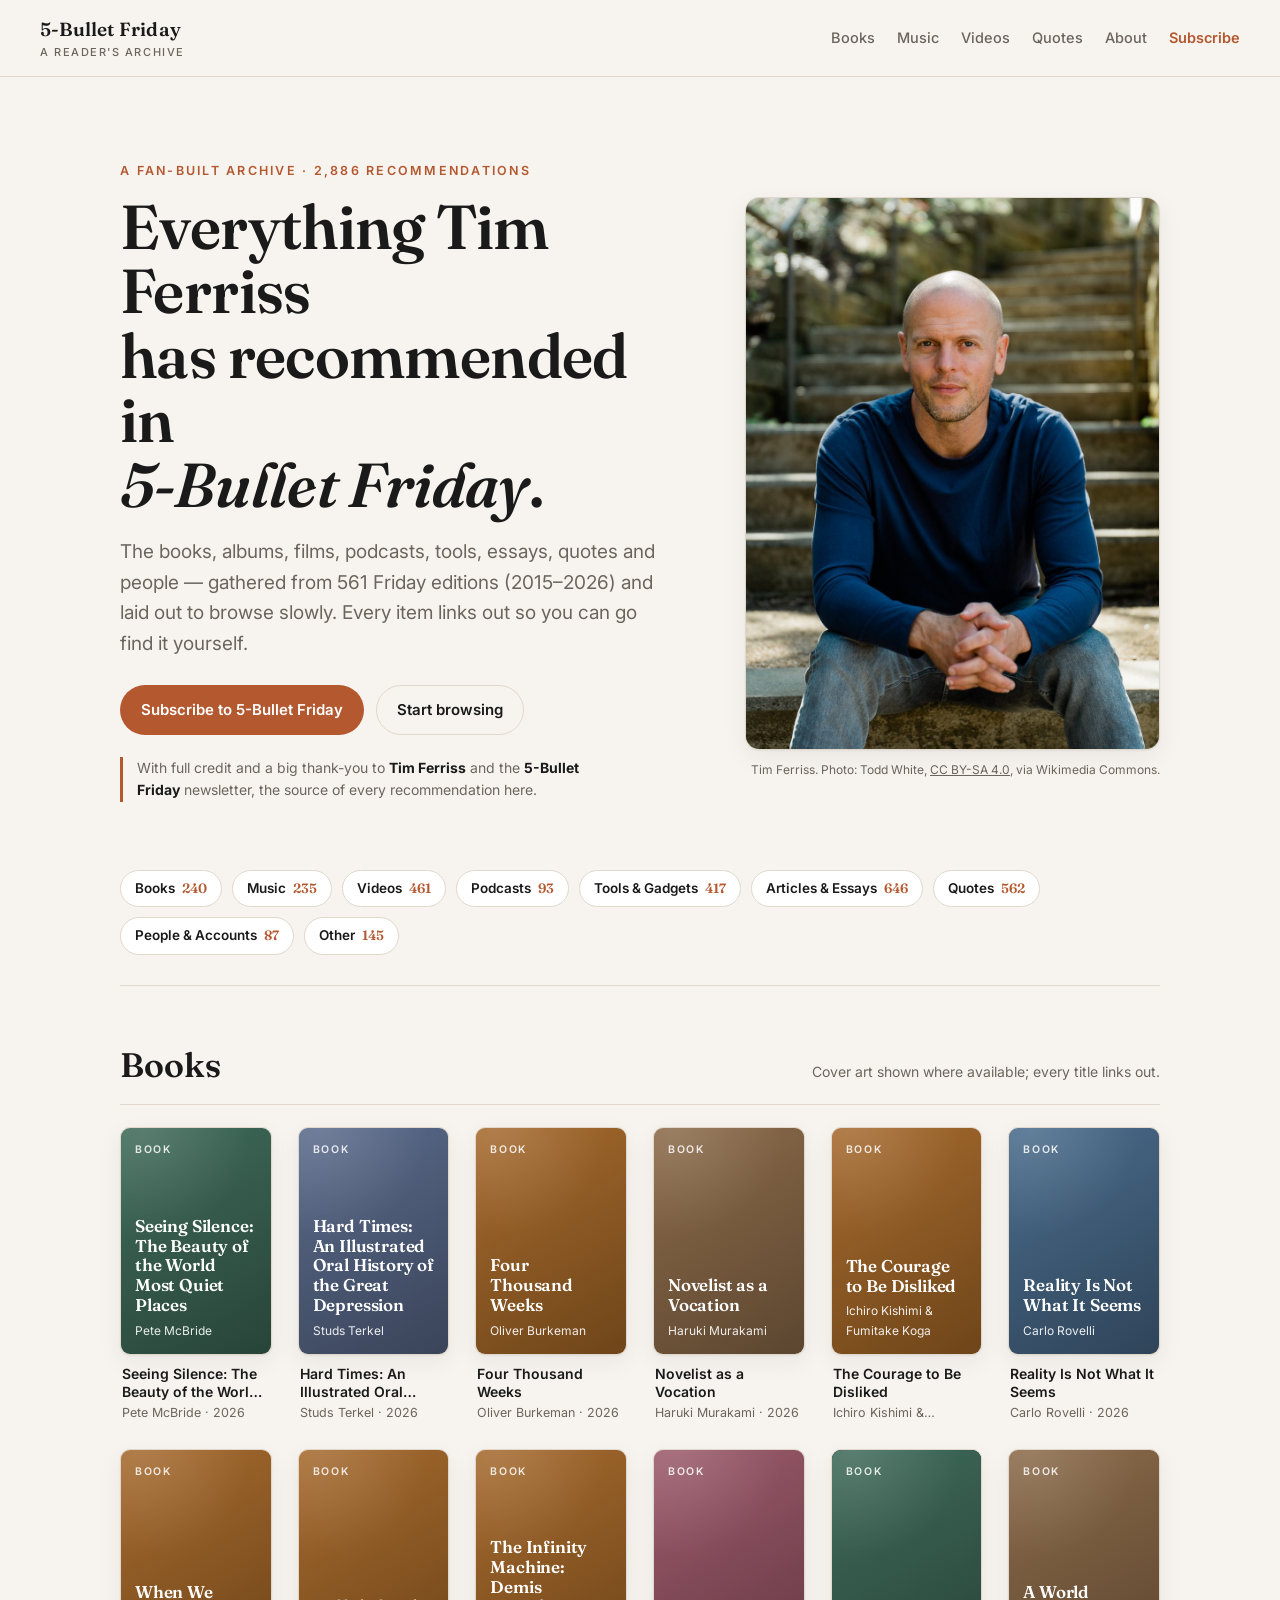
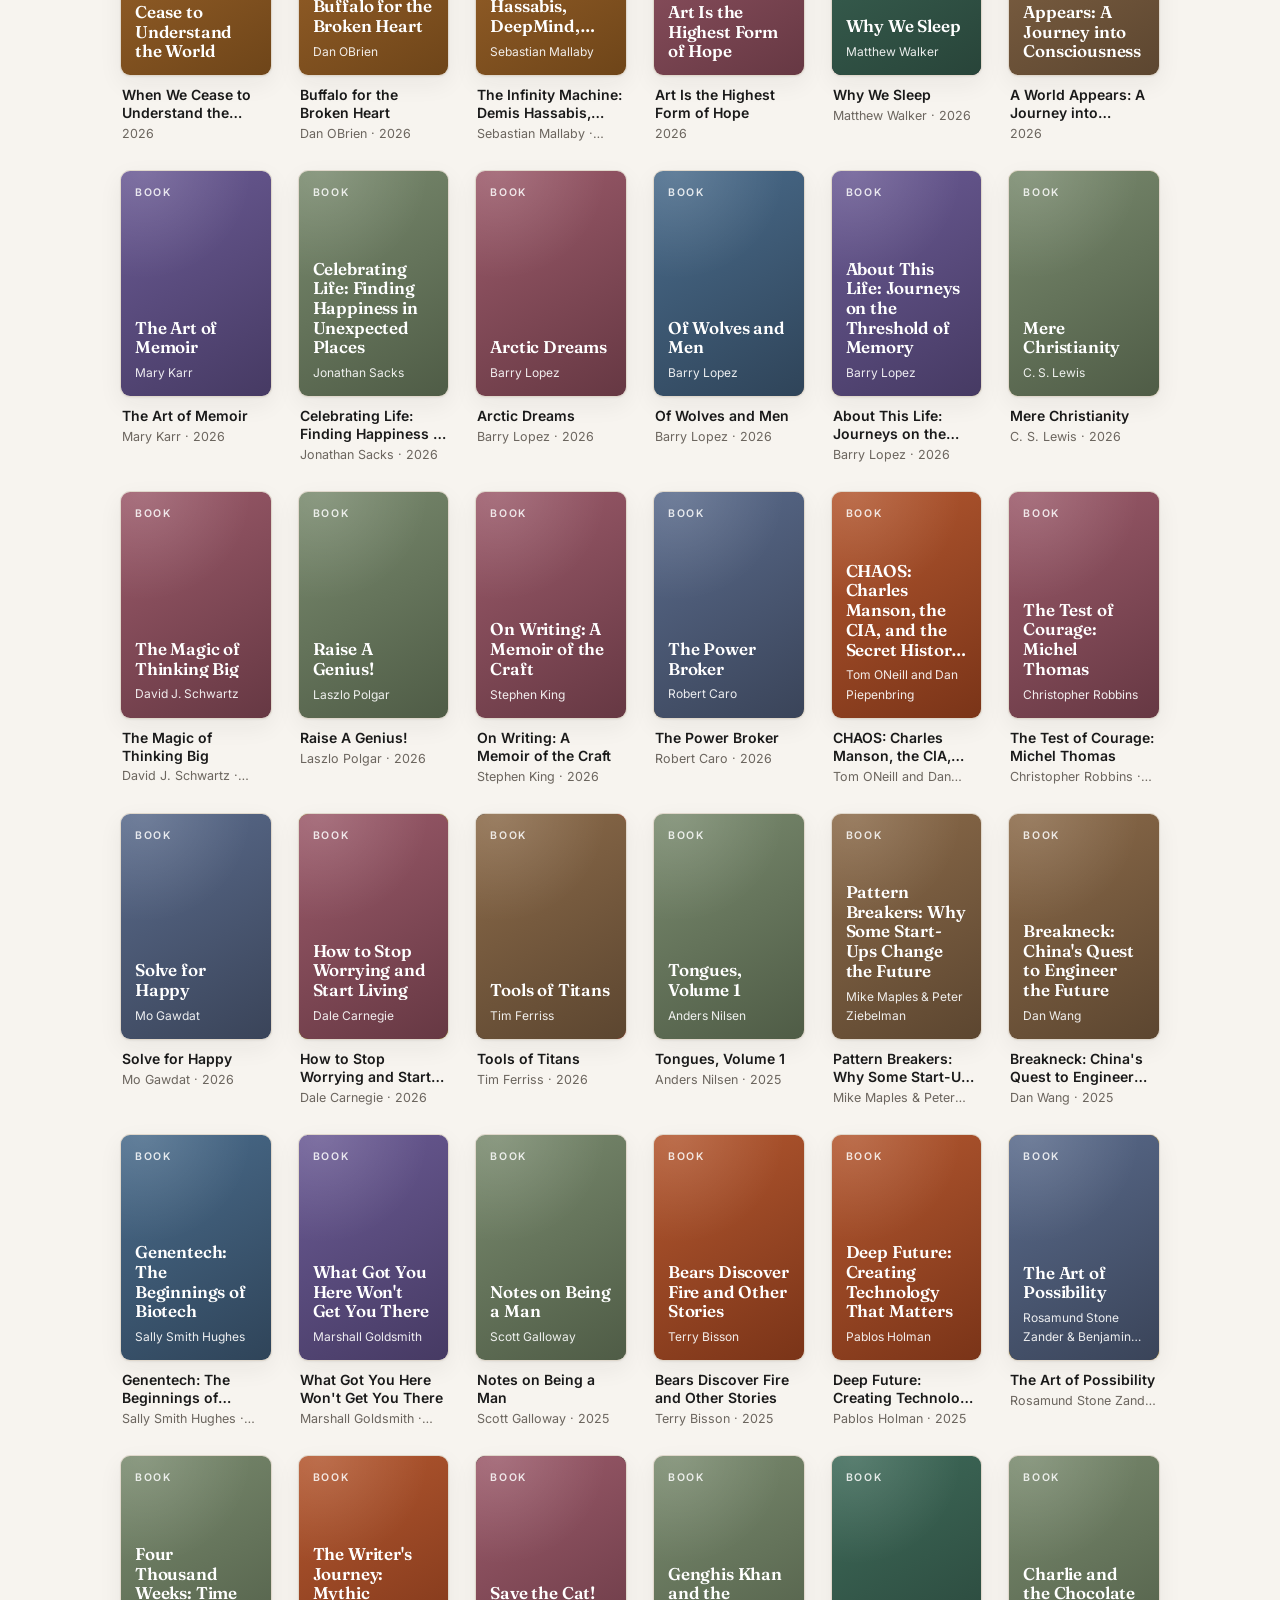
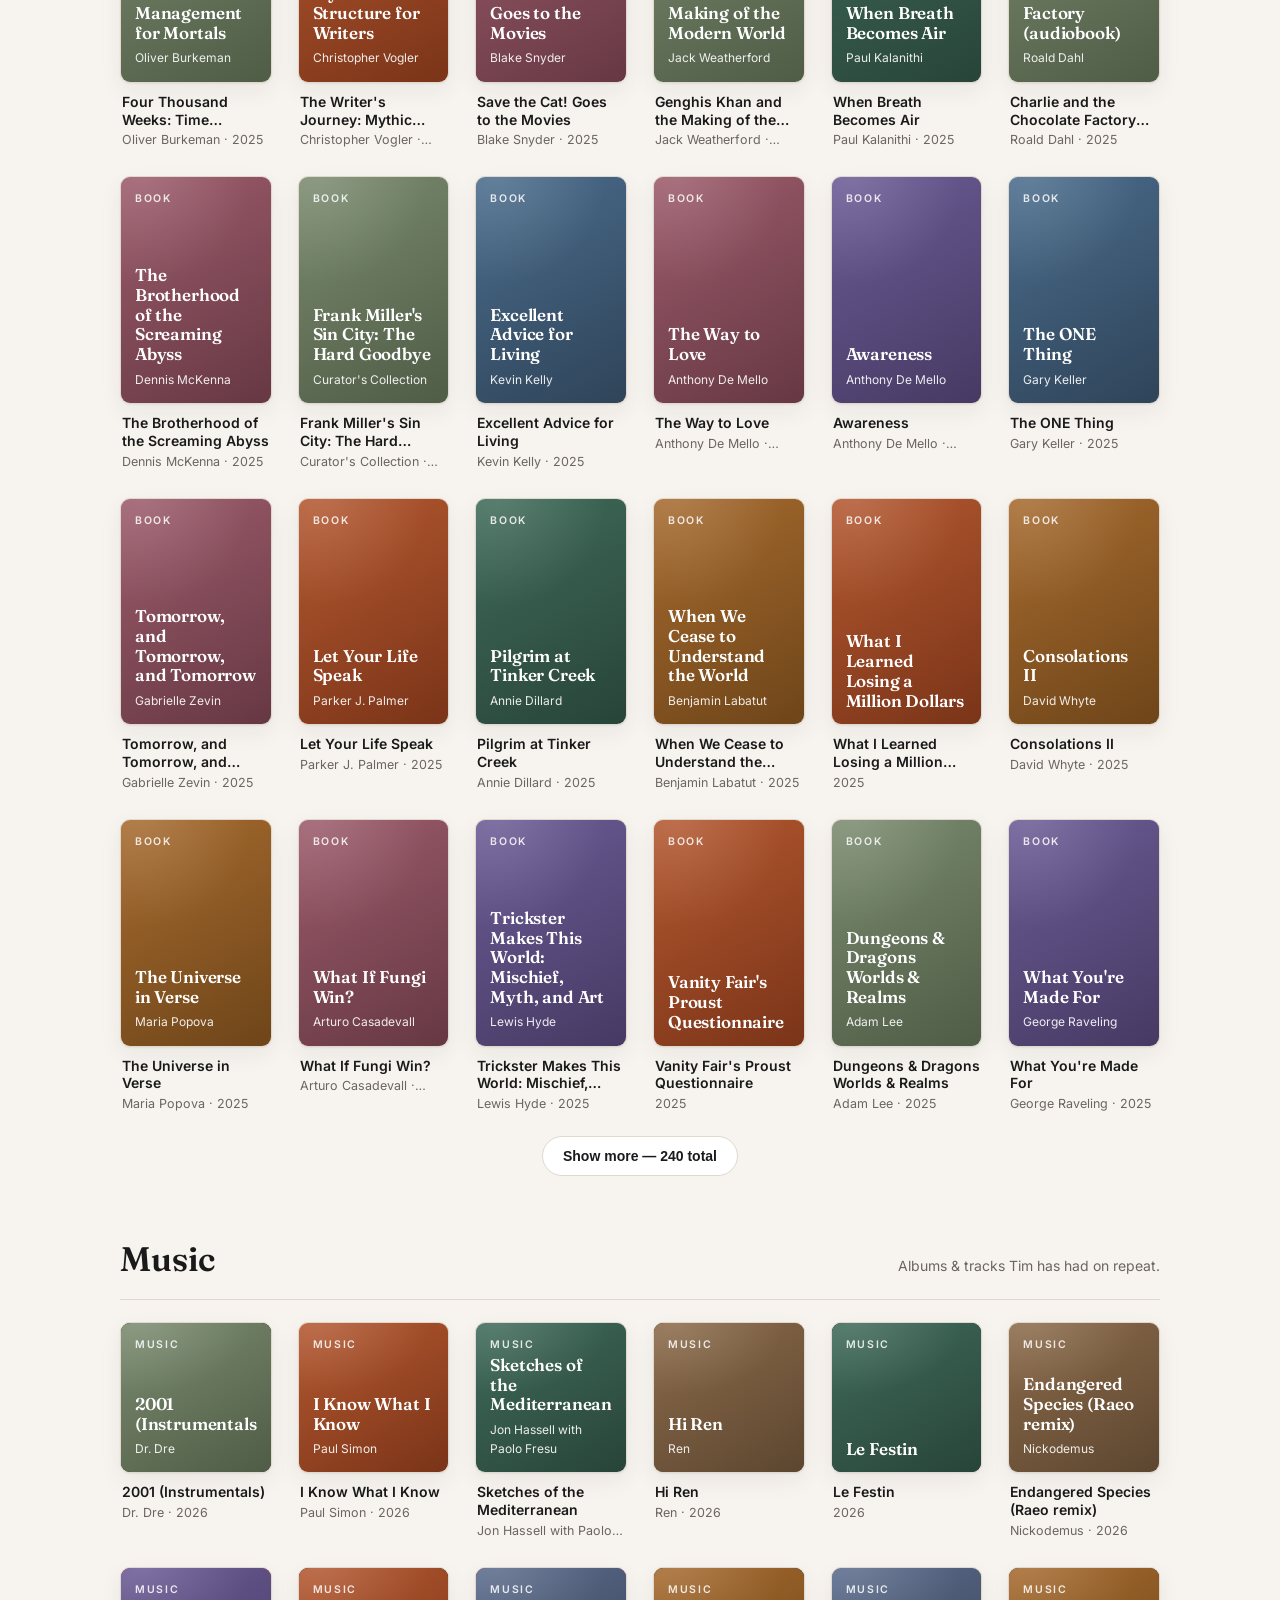
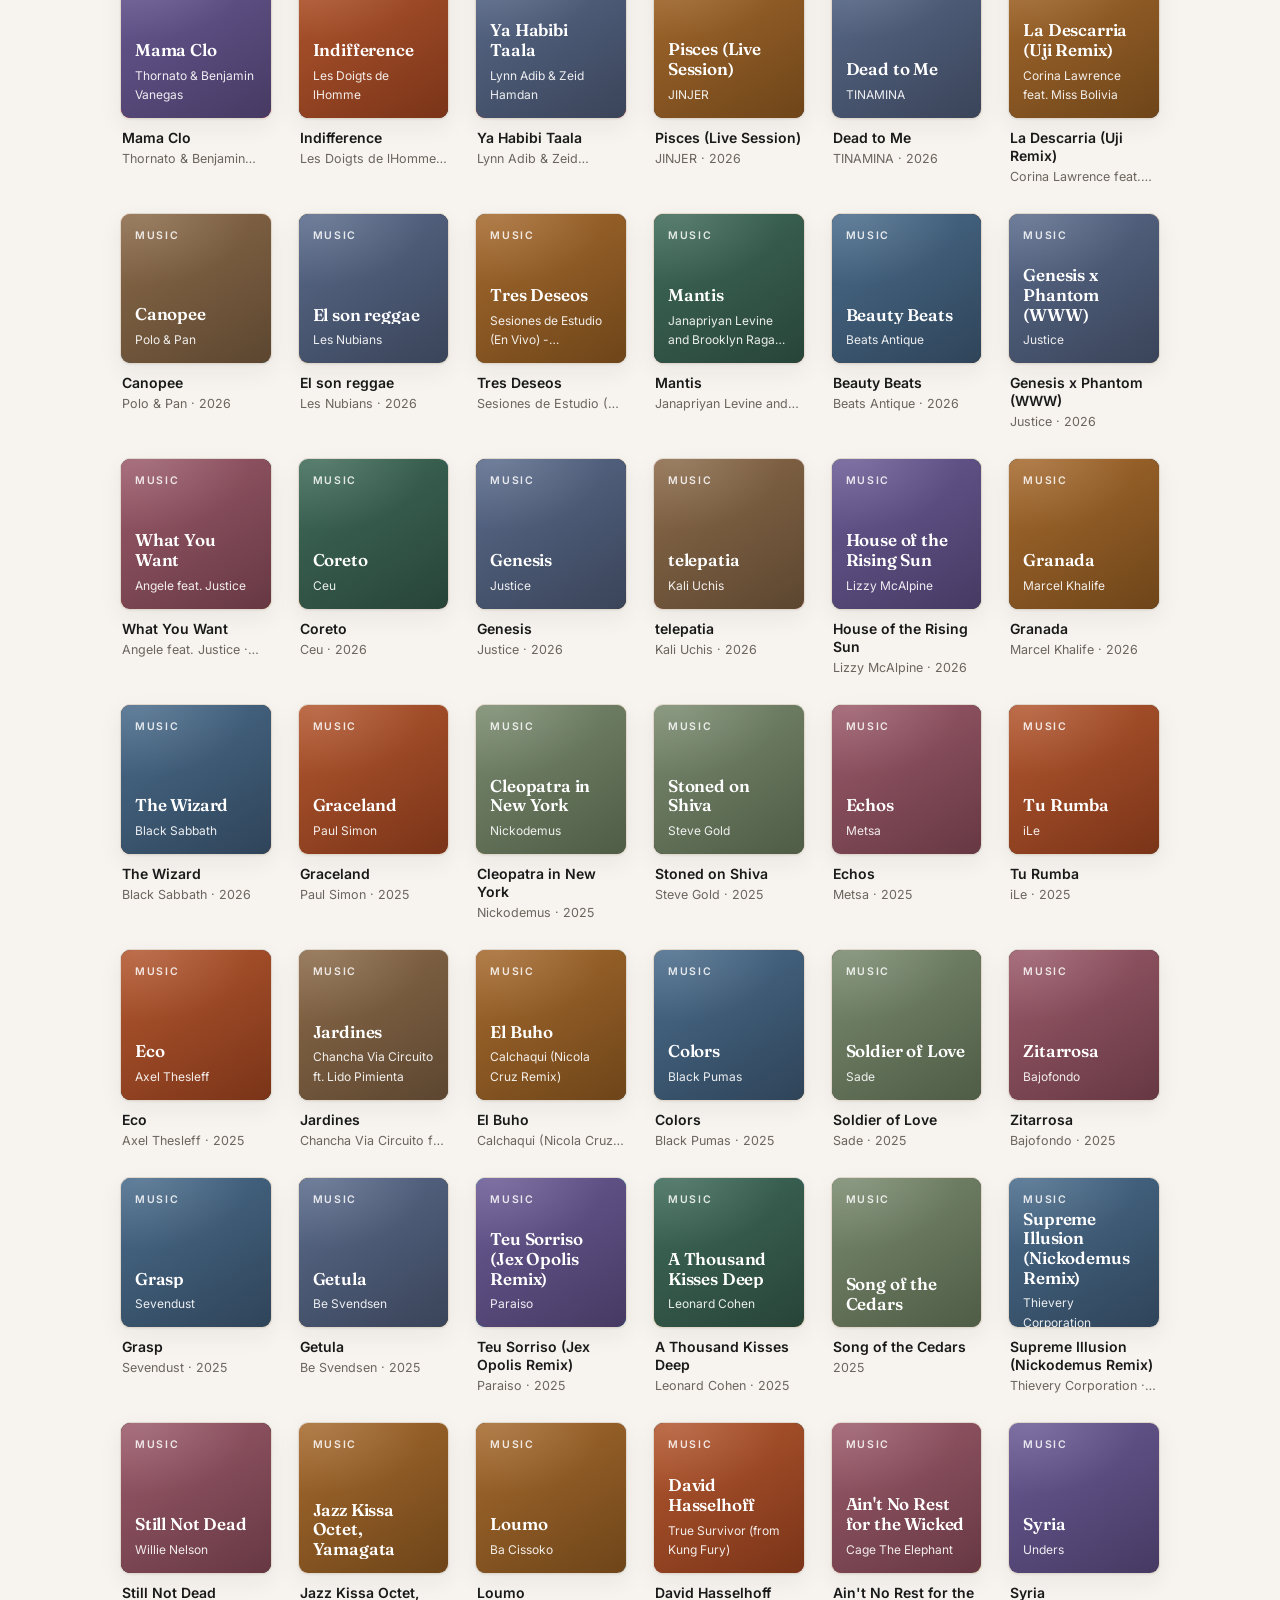
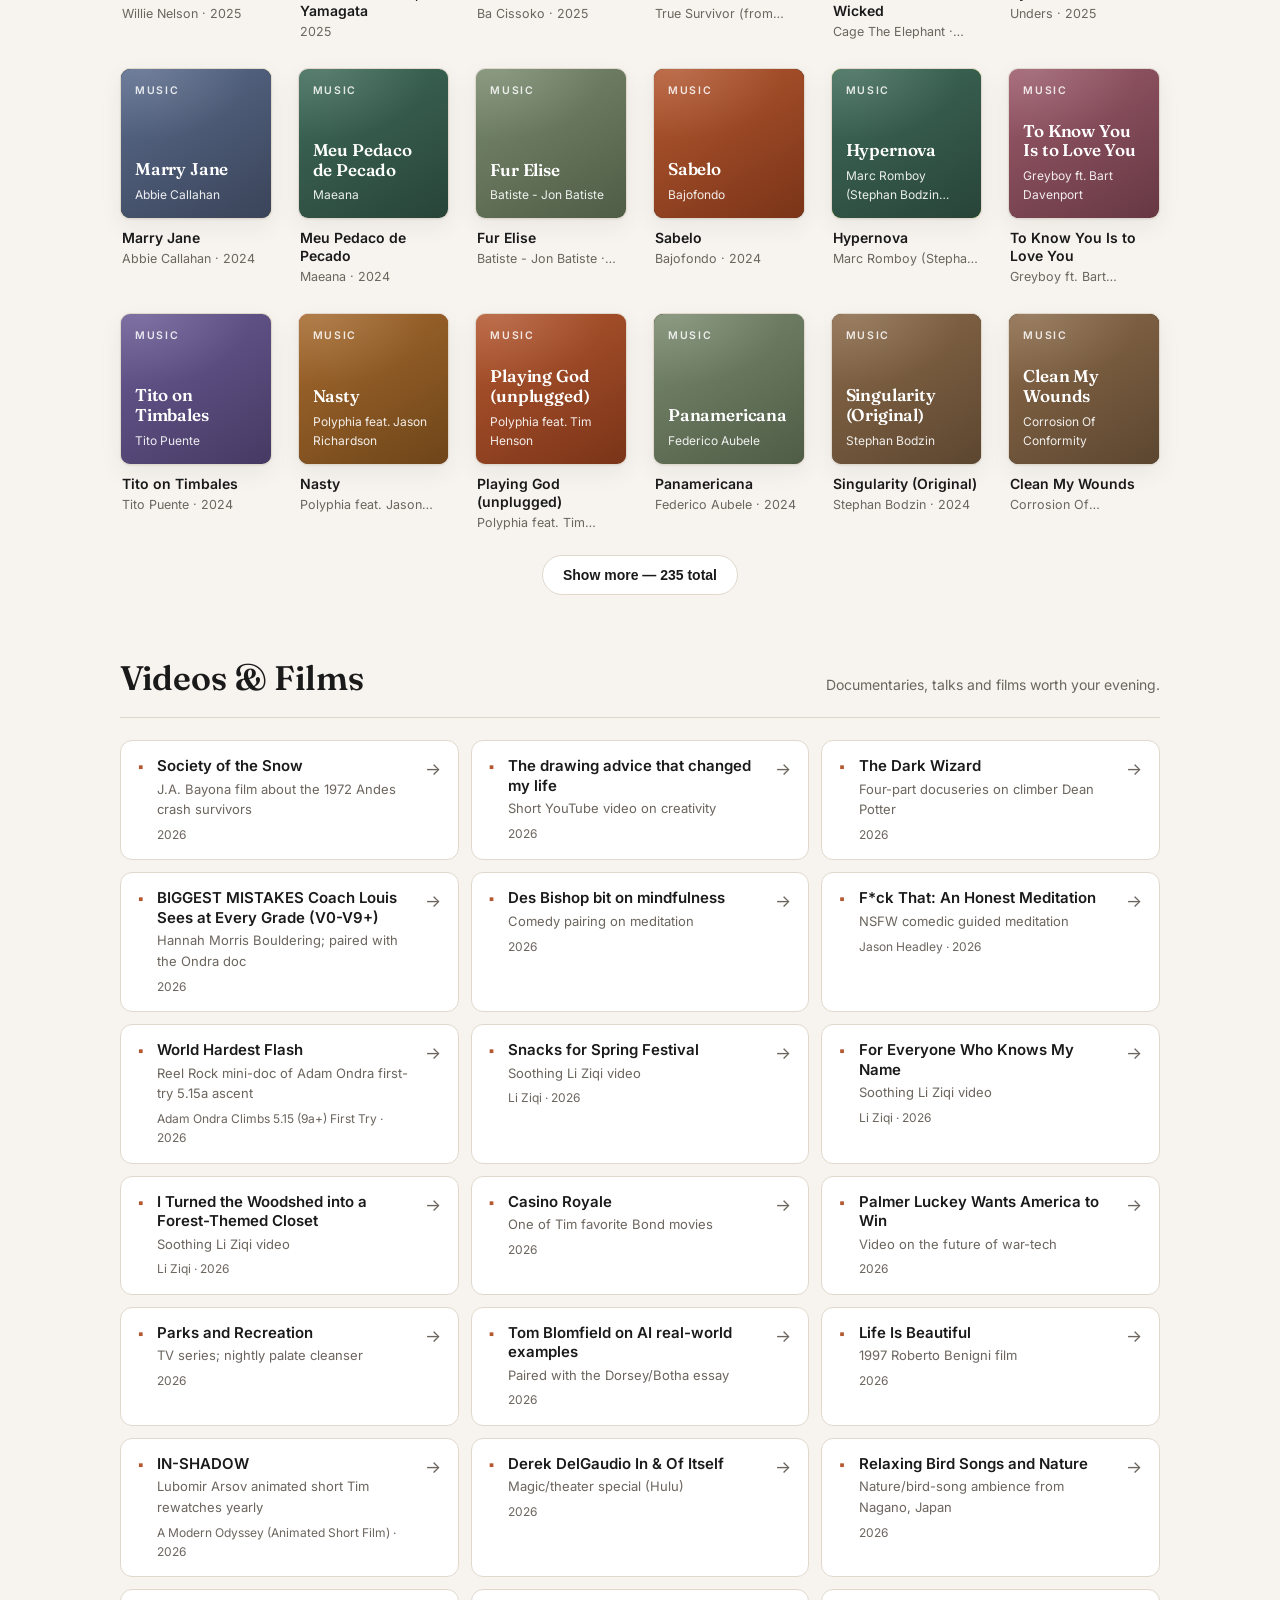
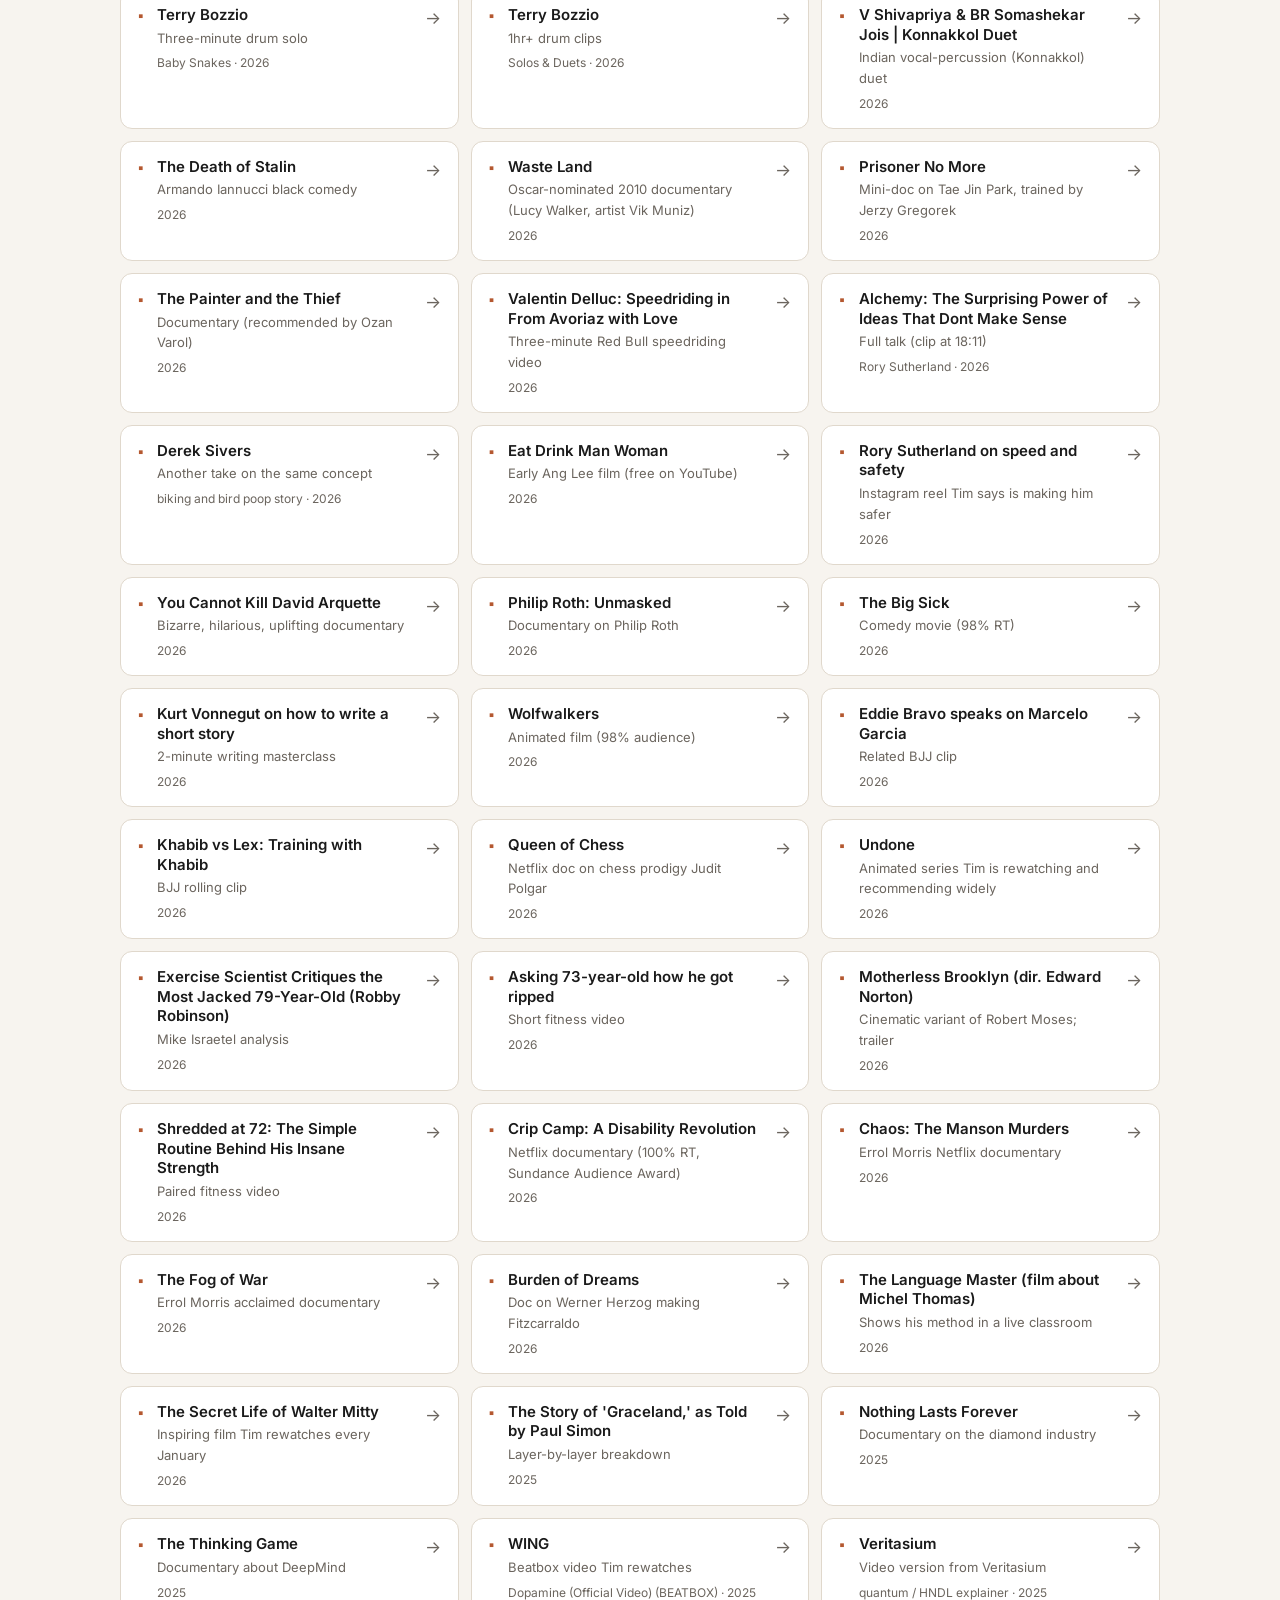
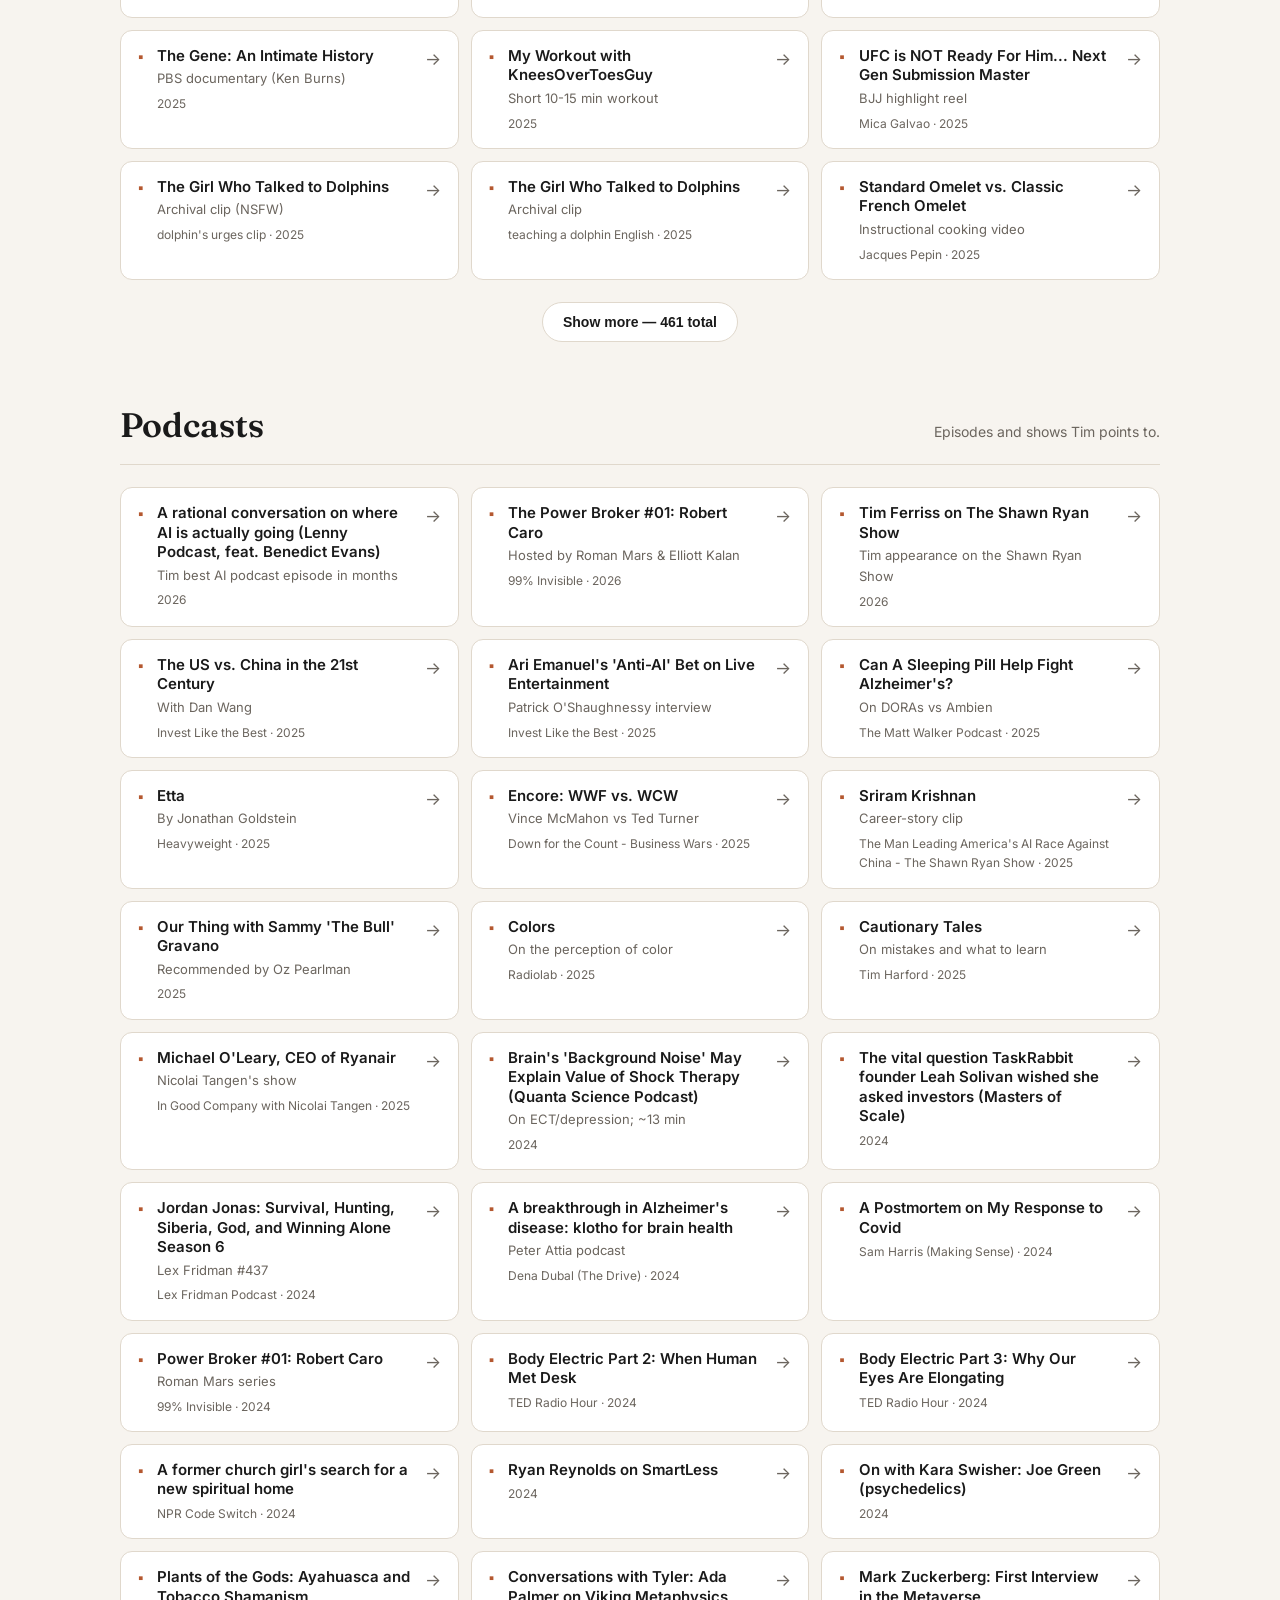
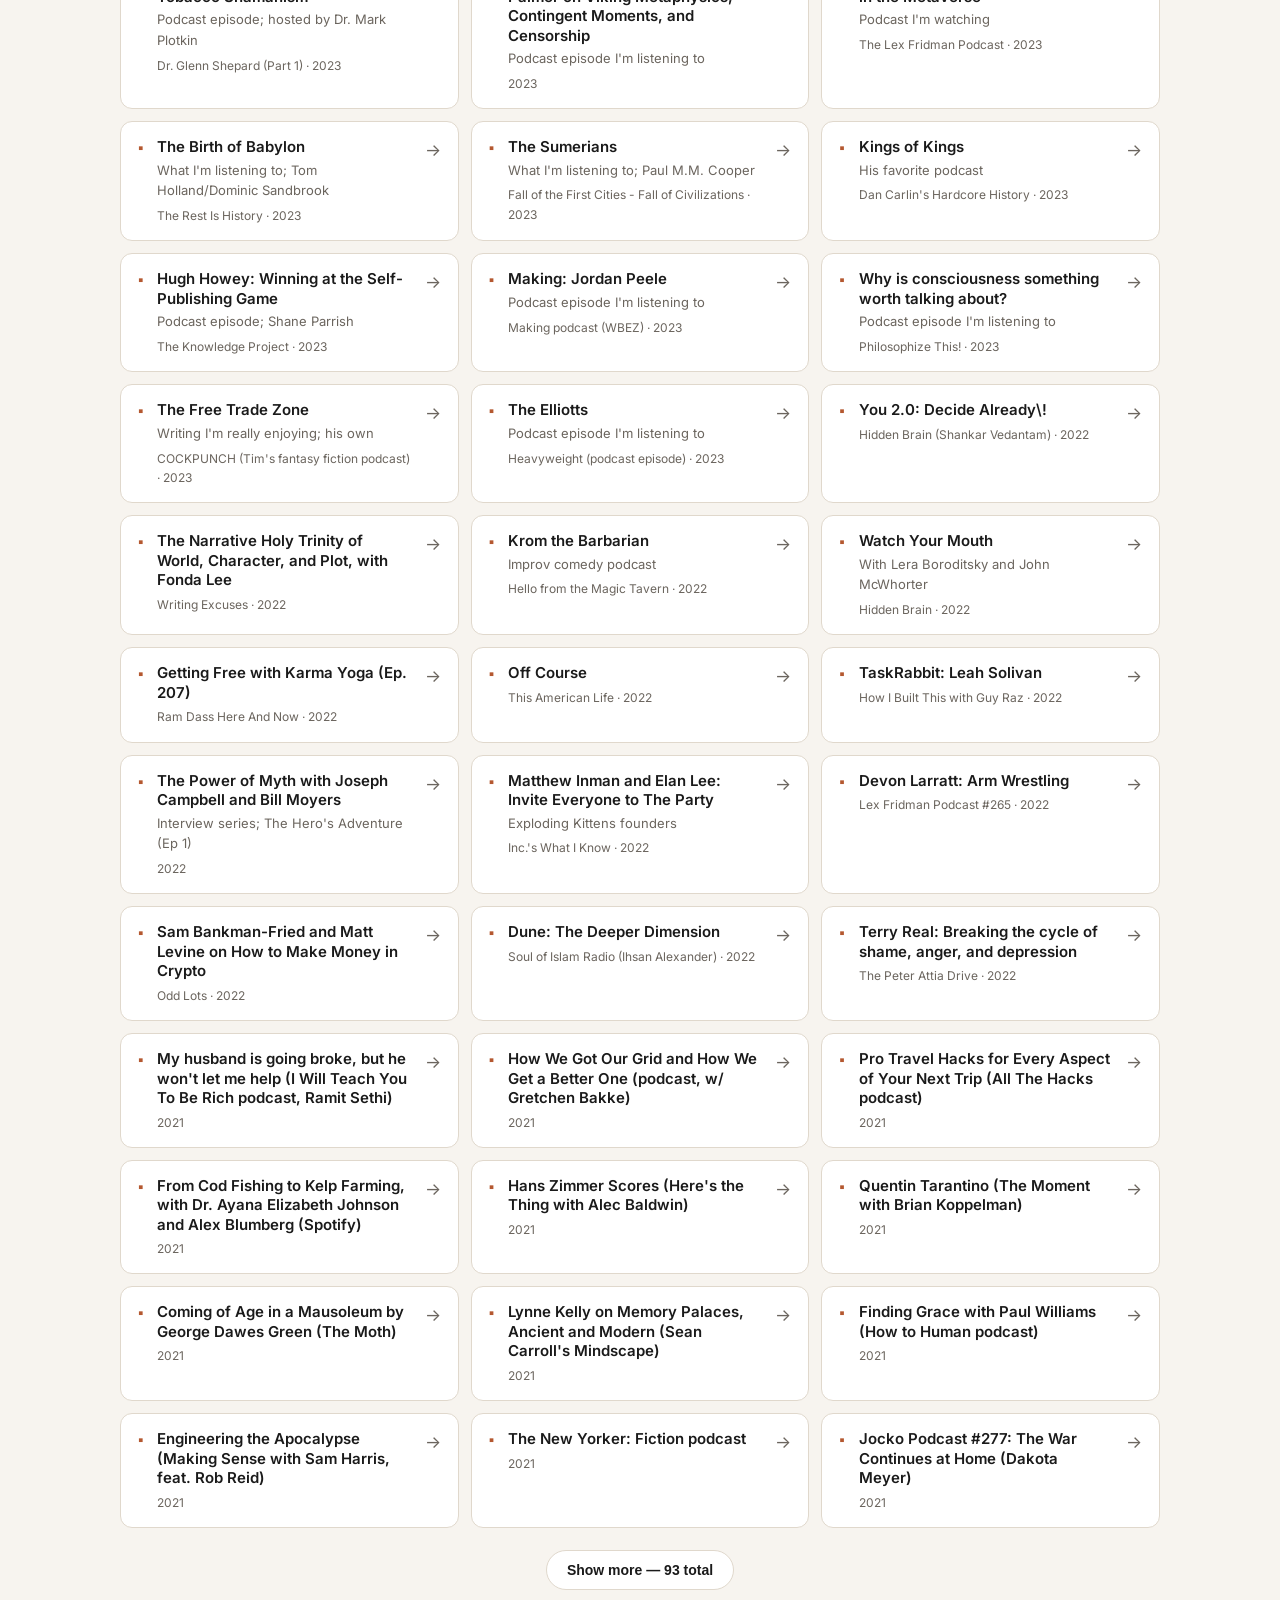
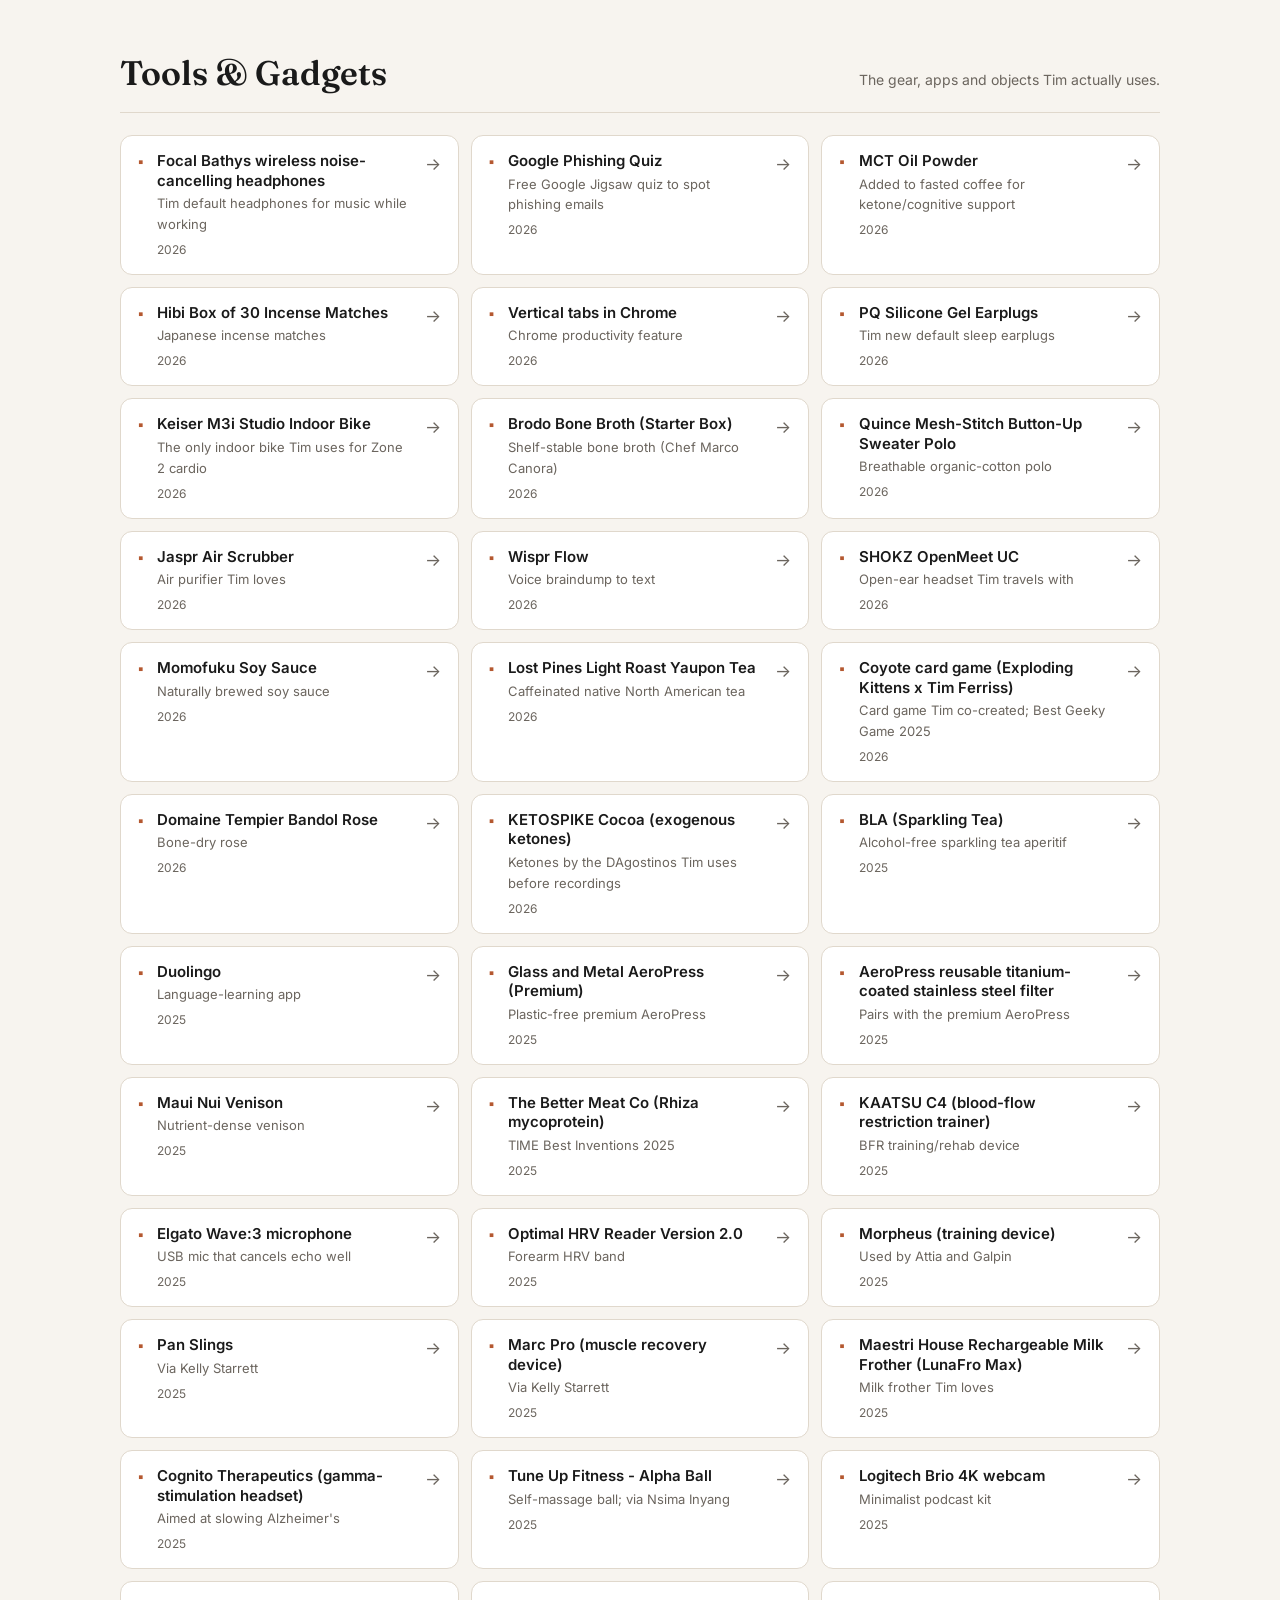
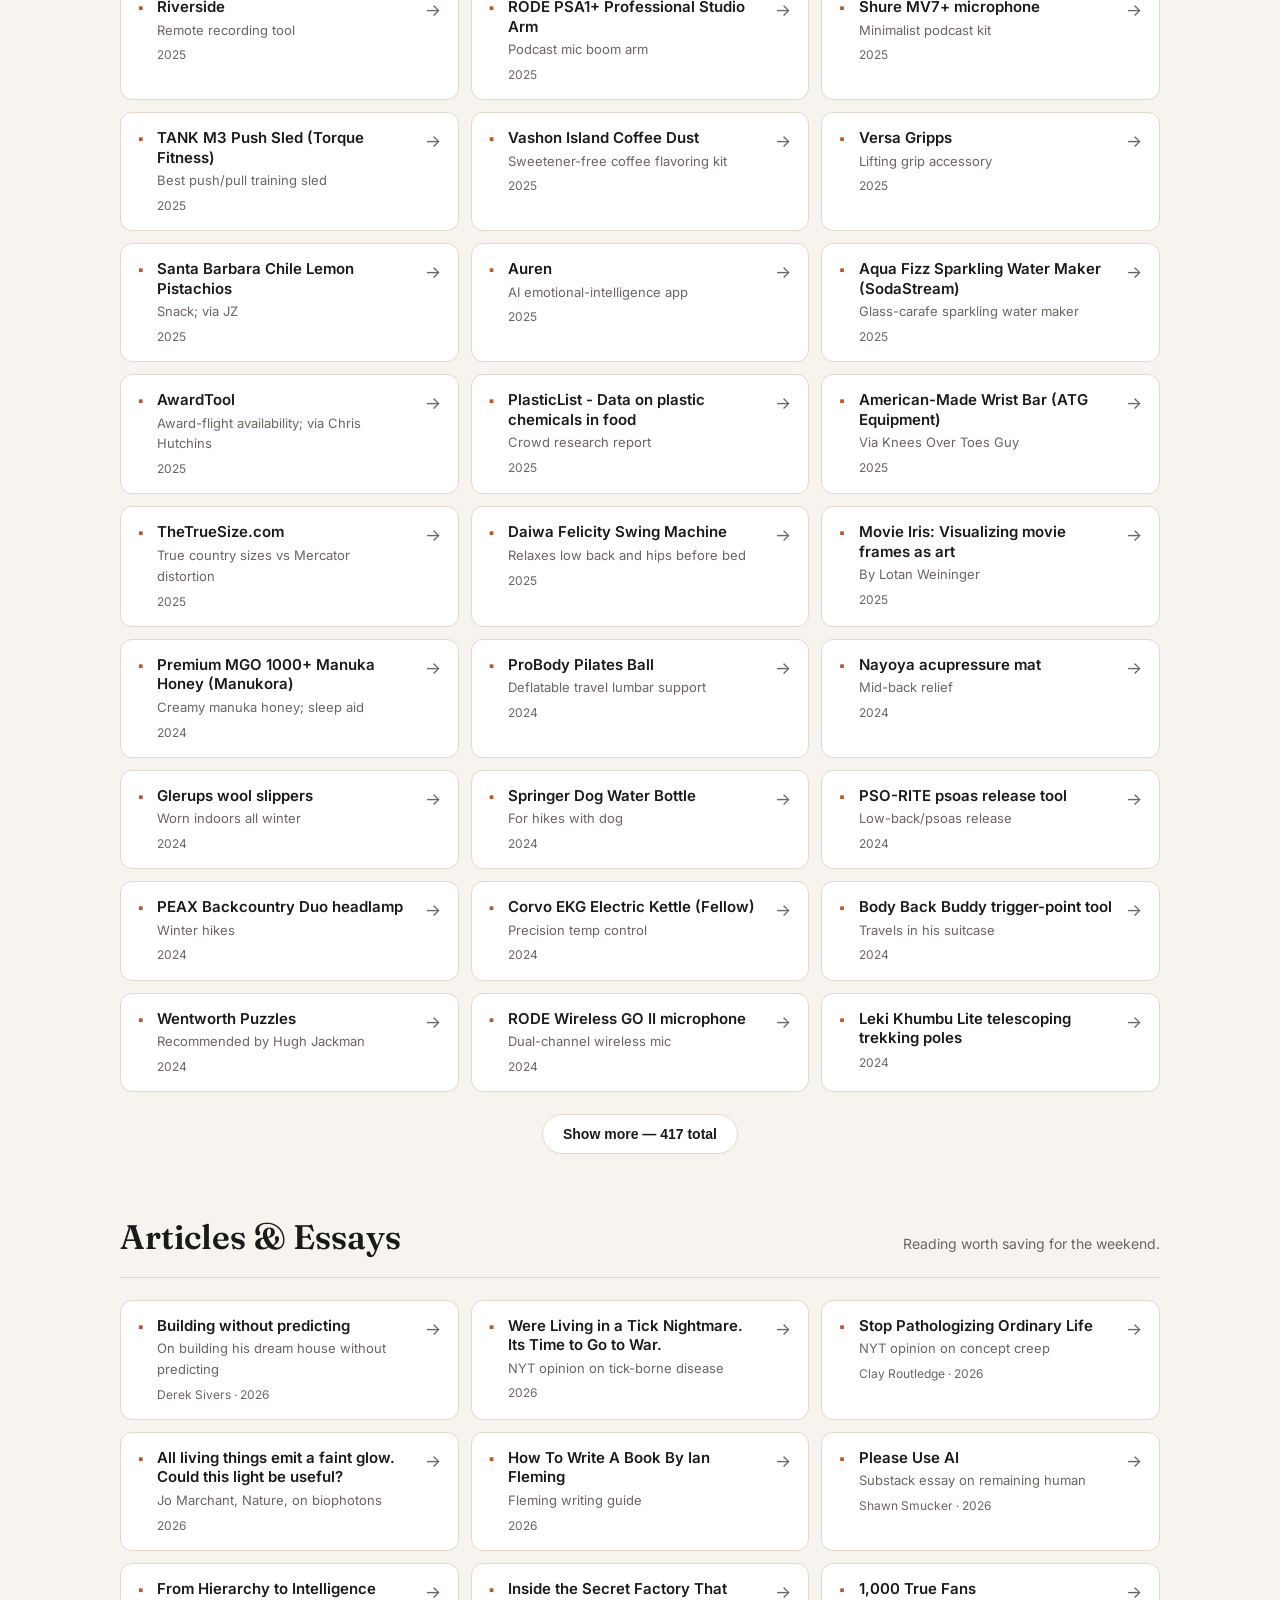
==== commit addbd779: "Add favicon set and complete Open Graph/Twitter meta tags" ====
--- a/index.html
+++ b/index.html
@@ -6,11 +6,21 @@
 <title>5-Bullet Friday — A Reader's Archive</title>
 <meta name="description" content="A browsable archive of everything Tim Ferriss has recommended in his 5-Bullet Friday newsletter — 2,886 books, albums, films, podcasts, tools, essays, quotes and people. A fan project, with full credit and thanks to Tim Ferriss." />
 <meta name="robots" content="index,follow" />
+<link rel="icon" type="image/svg+xml" href="favicon.svg" />
+<link rel="icon" type="image/png" sizes="32x32" href="favicon-32x32.png" />
+<link rel="apple-touch-icon" href="apple-touch-icon.png" />
 <meta property="og:type" content="website" />
+<meta property="og:site_name" content="5-Bullet Friday — A Reader's Archive" />
+<meta property="og:url" content="https://five-bullet-friday.netlify.app/" />
 <meta property="og:title" content="5-Bullet Friday — A Reader's Archive" />
 <meta property="og:description" content="2,886 recommendations from Tim Ferriss's 5-Bullet Friday, gathered by category and laid out to browse. A fan project, with full credit and thanks." />
-<meta property="og:image" content="assets/social-card.jpg" />
+<meta property="og:image" content="https://five-bullet-friday.netlify.app/assets/social-card.jpg" />
+<meta property="og:image:width" content="1200" />
+<meta property="og:image:height" content="630" />
 <meta name="twitter:card" content="summary_large_image" />
+<meta name="twitter:title" content="5-Bullet Friday — A Reader's Archive" />
+<meta name="twitter:description" content="2,886 recommendations from Tim Ferriss's 5-Bullet Friday, gathered by category and laid out to browse. A fan project, with full credit and thanks." />
+<meta name="twitter:image" content="https://five-bullet-friday.netlify.app/assets/social-card.jpg" />
 <link rel="preconnect" href="https://fonts.googleapis.com" />
 <link rel="preconnect" href="https://fonts.gstatic.com" crossorigin />
 <link href="https://fonts.googleapis.com/css2?family=Fraunces:opsz,wght@9..144,400;9..144,500;9..144,600;9..144,700&family=Inter:wght@400;500;600&display=swap" rel="stylesheet" />
@@ -118,3 +128,4 @@
 <script src="app.js"></script>
 </body>
 </html>
+
